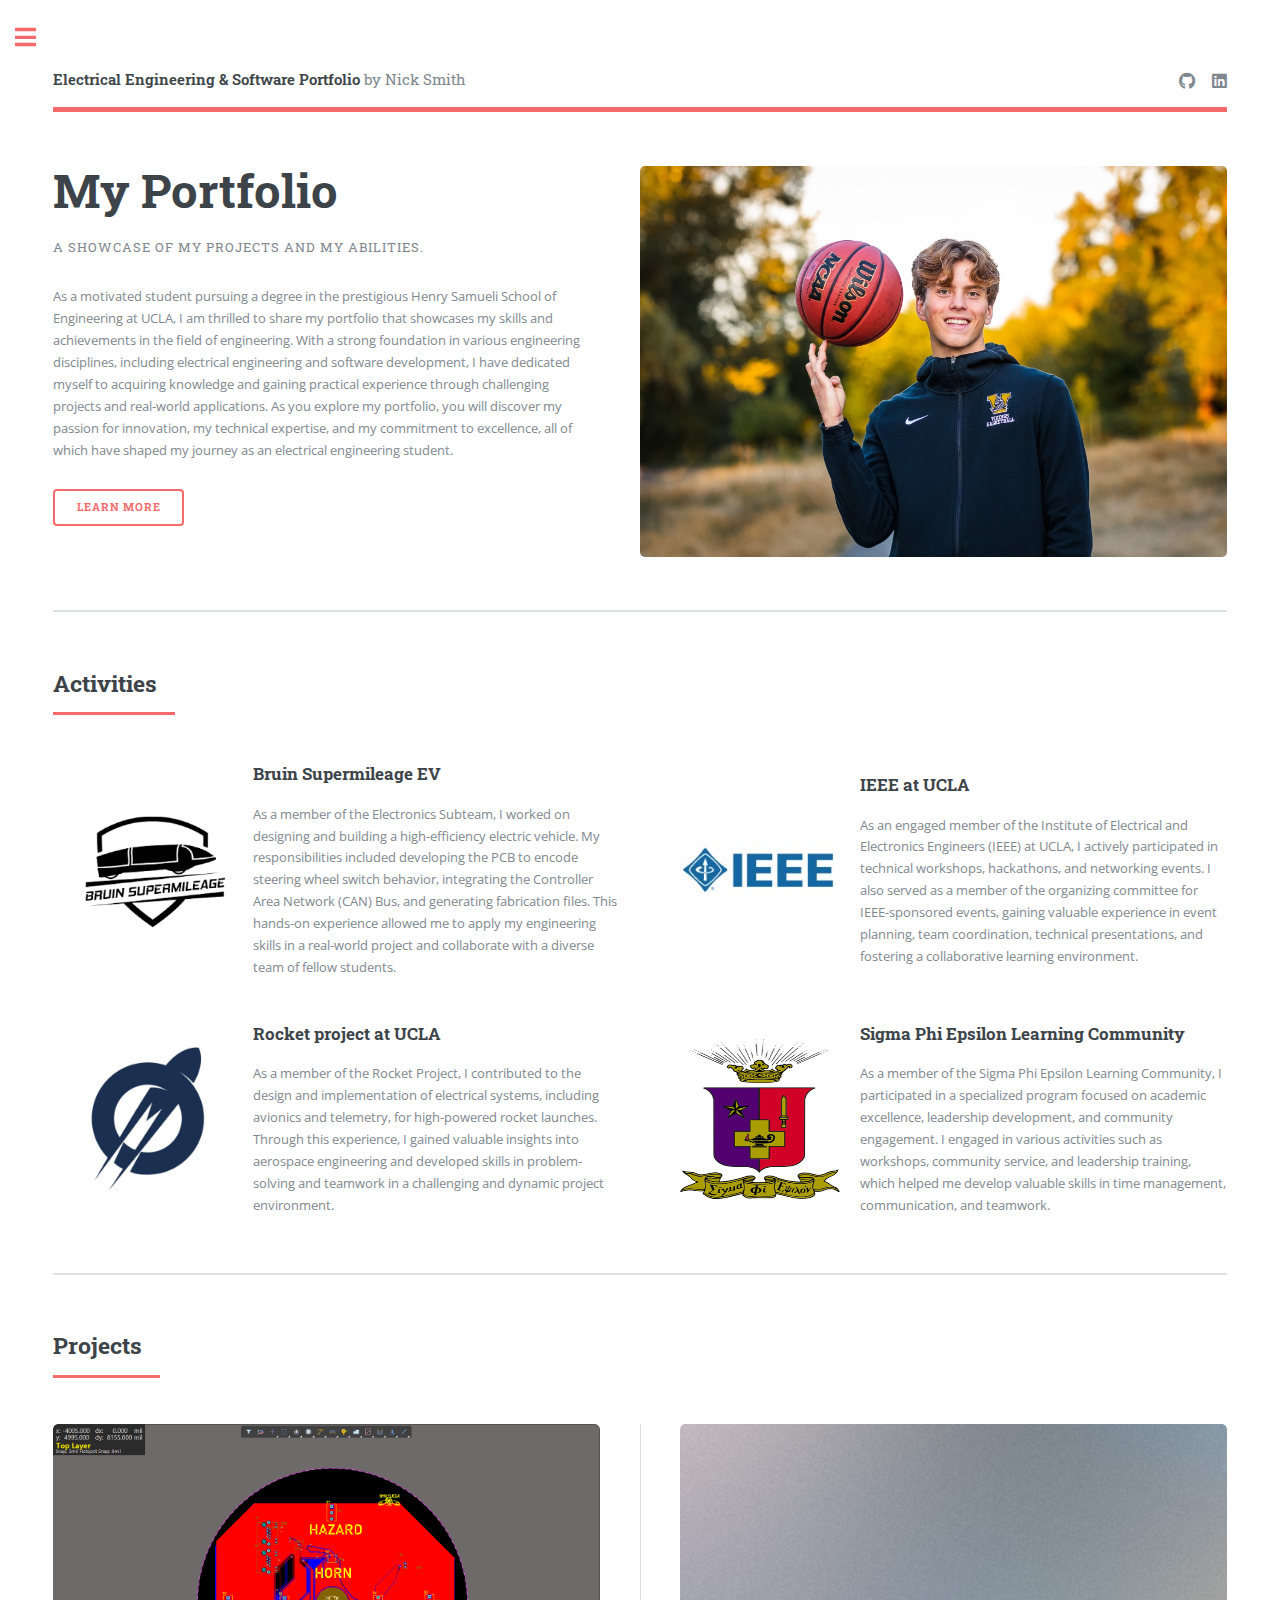
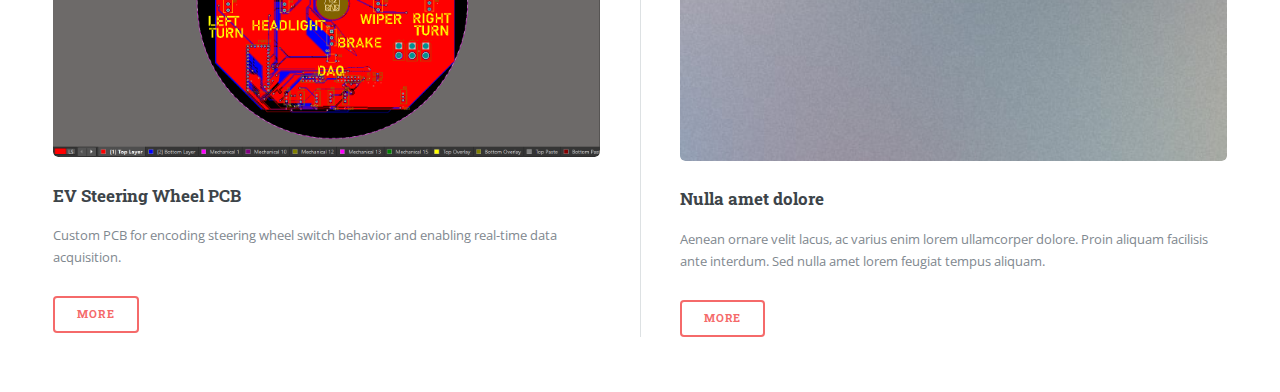
==== docs/index.html @ f09c397d "Add files via upload" ====
<!DOCTYPE HTML>

<html>
	<head>
		<title>Electrical Engineering & Software Portfolio</title>
		<meta charset="utf-8" />
		<meta name="viewport" content="width=device-width, initial-scale=1, user-scalable=no" />
		<link rel="stylesheet" href="assets/css/main.css" />
	</head>
	<body class="is-preload">

		<!-- Wrapper -->
			<div id="wrapper">

				<!-- Main -->
					<div id="main">
						<div class="inner">

							<!-- Header -->
								<header id="header">
									<a href="index.html" class="logo"><strong>Electrical Engineering & Software Portfolio</strong> by Nick Smith</a>
									<ul class="icons">
										<li><a href="https://github.com/nickjcsmith" class="icon brands fa-github"><span class="label">GitHub</span></a></li>
										<li><a href="https://linkedin.com/in/nickjcsmith" class="icon brands fa-linkedin"><span class="label">LinkedIN</span></a></li>
									</ul>
								</header>

							<!-- Banner -->
								<section id="banner">
									<div class="content">
										<header>
											<h1>My Portfolio</h1>									
											<p>A showcase of my projects and my abilities.</p>
										</header>
										<p align="left">As a motivated student pursuing a degree in the prestigious Henry Samueli School of Engineering at UCLA, I am thrilled to share my portfolio that showcases my skills and achievements in the field of engineering. With a strong foundation in various engineering disciplines, including electrical engineering and software development, I have dedicated myself to acquiring knowledge and gaining practical experience through challenging projects and real-world applications. As you explore my portfolio, you will discover my passion for innovation, my technical expertise, and my commitment to excellence, all of which have shaped my journey as an electrical engineering student.</p>
										<ul class="actions">
											<li><a href="aboutme.html" class="button big">Learn More</a></li>
										</ul>
									</div>
									<span class="image object">
										<img src="images/Me v2.jpg" alt="" />
									</span>
								</section>

							<!-- Section -->
								<section>
									<header class="major">
										<h2>Activities</h2>
									</header>
									<div class="features">
										<article>
											<span class="image object">
												<img style="height: 200px; width: 200px;" src="images/SMVEV.png" alt="" class="padding"/>											
											</span>
											<div class="content">
												<h3>Bruin Supermileage EV</h3>
												<p>As a member of the Electronics Subteam, I worked on designing and building a high-efficiency electric vehicle. My responsibilities included developing the PCB to encode steering wheel switch behavior, integrating the Controller Area Network (CAN) Bus, and generating fabrication files. This hands-on experience allowed me to apply my engineering skills in a real-world project and collaborate with a diverse team of fellow students.</p>
											</div>
										</article>
										<article>
											<span class="image object">
												<img style="height: 200px; width: 200px;" src="images/IEEE.jpeg" alt="" class="padding"/>
											</span>
											<div class="content">
												<h3>IEEE at UCLA</h3>
												<p>As an engaged member of the Institute of Electrical and Electronics Engineers (IEEE) at UCLA, I actively participated in technical workshops, hackathons, and networking events. I also served as a member of the organizing committee for IEEE-sponsored events, gaining valuable experience in event planning, team coordination, technical presentations, and fostering a collaborative learning environment.</p>
											</div>
										</article>
										<article>
											<span class="image object">
												<img style="height: 200px; width: 200px;" src="images/Rocket Project.jpg" alt="" class="padding"/>
											</span>
											<div class="content">
												<h3>Rocket project at UCLA</h3>
												<p>As a member of the Rocket Project, I contributed to the design and implementation of electrical systems, including avionics and telemetry, for high-powered rocket launches. Through this experience, I gained valuable insights into aerospace engineering and developed skills in problem-solving and teamwork in a challenging and dynamic project environment.</p>
											</div>
										</article>
										<article>
											<span class="image object">
												<img style="height: 200px; width: 200px;" src="images/SigEpCrest.png" alt="" class="padding"/>
											</span>
											<div class="content">
												<h3>Sigma Phi Epsilon Learning Community</h3>
												<p>As a member of the Sigma Phi Epsilon Learning Community, I participated in a specialized program focused on academic excellence, leadership development, and community engagement. I engaged in various activities such as workshops, community service, and leadership training, which helped me develop valuable skills in time management, communication, and teamwork.</p>
											</div>
										</article>
									</div>
								</section>

							<!-- Section -->
								<section>
									<header class="major">
										<h2>Projects</h2>
									</header>
									<div class="posts">
										<article>
											<a href="#" class="image"><img src="images/Screenshot_20230130_095341.png" alt="" /></a>
											<h3>EV Steering Wheel PCB</h3>
											<p>Custom PCB for encoding steering wheel switch behavior and enabling real-time data acquisition.</p>
											<ul class="actions">
												<li><a href="smvpcb.html" class="button">More</a></li>
											</ul>
										</article>
										<article>
											<a href="#" class="image"><img src="images/pic02.jpg" alt="" /></a>
											<h3>Nulla amet dolore</h3>
											<p>Aenean ornare velit lacus, ac varius enim lorem ullamcorper dolore. Proin aliquam facilisis ante interdum. Sed nulla amet lorem feugiat tempus aliquam.</p>
											<ul class="actions">
												<li><a href="#" class="button">More</a></li>
											</ul>
										</article>
									</div>
								</section>

						</div>
					</div>

				<!-- Sidebar -->
					<div id="sidebar">
						<div class="inner">

							<!-- Search -->
								<!-- <section id="search" class="alt">
									<form method="post" action="#">
										<input type="text" name="query" id="query" placeholder="Search" />
									</form>
								</section> -->

							<!-- Menu -->
								<nav id="menu">
									<header class="major">
										<h2>Menu</h2>
									</header>
									<ul>
										<li><a href="index.html">Home</a></li>									
										<li>
											<span class="opener">Projects</span>
											<ul>
												<li><a href="smvpcb.html">EV Steering Wheel PCB</a></li>
												<!-- <li><a href="#">Ipsum Adipiscing</a></li>
												<li><a href="#">Tempus Magna</a></li>
												<li><a href="#">Feugiat Veroeros</a></li> -->
											</ul>
										</li>
										<li><a href="aboutme.html">About Me</a></li>
										<!-- <li><a href="#">Etiam Dolore</a></li>
										<li><a href="#">Adipiscing</a></li>
										<li>
											<span class="opener">Another Submenu</span>
											<ul>
												<li><a href="#">Lorem Dolor</a></li>
												<li><a href="#">Ipsum Adipiscing</a></li>
												<li><a href="#">Tempus Magna</a></li>
												<li><a href="#">Feugiat Veroeros</a></li>
											</ul>
										</li>
										<li><a href="#">Maximus Erat</a></li>
										<li><a href="#">Sapien Mauris</a></li>
										<li><a href="#">Amet Lacinia</a></li> -->
									</ul>
								</nav>

							<!-- Section -->
								<!-- <section>
									<header class="major">
										<h2>Ante interdum</h2>
									</header>
									<div class="mini-posts">
										<article>
											<a href="#" class="image"><img src="images/pic07.jpg" alt="" /></a>
											<p>Aenean ornare velit lacus, ac varius enim lorem ullamcorper dolore aliquam.</p>
										</article>
										<article>
											<a href="#" class="image"><img src="images/pic08.jpg" alt="" /></a>
											<p>Aenean ornare velit lacus, ac varius enim lorem ullamcorper dolore aliquam.</p>
										</article>
										<article>
											<a href="#" class="image"><img src="images/pic09.jpg" alt="" /></a>
											<p>Aenean ornare velit lacus, ac varius enim lorem ullamcorper dolore aliquam.</p>
										</article>
									</div>
									<ul class="actions">
										<li><a href="#" class="button">More</a></li>
									</ul>
								</section> -->

							<!-- Section -->
								<section>
									<header class="major">
										<h2>Get in touch</h2>
									</header>
									<!-- <p>Desctiption</p> -->
									<ul class="contact">
										<li class="icon solid fa-envelope"><a href="#">nick.jc.smith@outlook.com</a></li>
										<li class="icon solid fa-phone">(425) 628-5993</li>
										<li class="icon solid fa-home">527 Midvale Avenue #318<br />
										Los Angeles, CA 90024</li>
									</ul>
								</section>

							<!-- Footer -->
								<!-- <footer id="footer">
									<p class="copyright">&copy; Nick Smith. All rights reserved.</p>
								</footer> -->

						</div>
					</div>

			</div>

		<!-- Scripts -->
			<script src="assets/js/jquery.min.js"></script>
			<script src="assets/js/browser.min.js"></script>
			<script src="assets/js/breakpoints.min.js"></script>
			<script src="assets/js/util.js"></script>
			<script src="assets/js/main.js"></script>

	</body>
</html>
---- docs/assets/css/main.css ----
@import url(fontawesome-all.min.css);
@import url("https://fonts.googleapis.com/css?family=Open+Sans:400,600,400italic,600italic|Roboto+Slab:400,700");
/*
	Editorial by HTML5 UP
	html5up.net | @ajlkn
	Free for personal and commercial use under the CCA 3.0 license (html5up.net/license)
*/

.noPadding
{
width:400px;
height:400px;
border: 5px solid brown;
}
.padding
{
width:200px;
height:200px;
padding: 20px 20px 20px 20px;
}

html, body, div, span, applet, object,
iframe, h1, h2, h3, h4, h5, h6, p, blockquote,
pre, a, abbr, acronym, address, big, cite,
code, del, dfn, em, img, ins, kbd, q, s, samp,
small, strike, strong, sub, sup, tt, var, b,
u, i, center, dl, dt, dd, ol, ul, li, fieldset,
form, label, legend, table, caption, tbody,
tfoot, thead, tr, th, td, article, aside,
canvas, details, embed, figure, figcaption,
footer, header, hgroup, menu, nav, output, ruby,
section, summary, time, mark, audio, video {
  margin: 0;
  padding: 0;
  border: 0;
  font-size: 100%;
  font: inherit;
  vertical-align: baseline; }

article, aside, details, figcaption, figure,
footer, header, hgroup, menu, nav, section {
  display: block; }

body {
  line-height: 1; }

ol, ul {
  list-style: none; }

blockquote, q {
  quotes: none; }
  blockquote:before, blockquote:after, q:before, q:after {
    content: '';
    content: none; }

table {
  border-collapse: collapse;
  border-spacing: 0; }

body {
  -webkit-text-size-adjust: none; }

mark {
  background-color: transparent;
  color: inherit; }

input::-moz-focus-inner {
  border: 0;
  padding: 0; }

input, select, textarea {
  -moz-appearance: none;
  -webkit-appearance: none;
  -ms-appearance: none;
  appearance: none; }

/* Basic */
@-ms-viewport {
  width: device-width; }

body {
  -ms-overflow-style: scrollbar; }

@media screen and (max-width: 480px) {
  html, body {
    min-width: 320px; } }

html {
  box-sizing: border-box; }

*, *:before, *:after {
  box-sizing: inherit; }

body {
  background: #ffffff; }
  body.is-preload *, body.is-preload *:before, body.is-preload *:after, body.is-resizing *, body.is-resizing *:before, body.is-resizing *:after {
    -moz-animation: none !important;
    -webkit-animation: none !important;
    -ms-animation: none !important;
    animation: none !important;
    -moz-transition: none !important;
    -webkit-transition: none !important;
    -ms-transition: none !important;
    transition: none !important; }

/* Type */
body, input, select, textarea {
  color: #7f888f;
  font-family: "Open Sans", sans-serif;
  font-size: 13pt;
  font-weight: 400;
  line-height: 1.65; }
  @media screen and (max-width: 1680px) {
    body, input, select, textarea {
      font-size: 11pt; } }
  @media screen and (max-width: 1280px) {
    body, input, select, textarea {
      font-size: 10pt; } }
  @media screen and (max-width: 360px) {
    body, input, select, textarea {
      font-size: 9pt; } }

a {
  -moz-transition: color 0.2s ease-in-out, border-bottom-color 0.2s ease-in-out;
  -webkit-transition: color 0.2s ease-in-out, border-bottom-color 0.2s ease-in-out;
  -ms-transition: color 0.2s ease-in-out, border-bottom-color 0.2s ease-in-out;
  transition: color 0.2s ease-in-out, border-bottom-color 0.2s ease-in-out;
  border-bottom: dotted 1px;
  color: #f56a6a;
  text-decoration: none; }
  a:hover {
    border-bottom-color: #f56a6a;
    color: #f56a6a !important; }
    a:hover strong {
      color: inherit; }

strong, b {
  color: #3d4449;
  font-weight: 600; }

em, i {
  font-style: italic; }

p {
  margin: 0 0 2em 0; }

h1, h2, h3, h4, h5, h6 {
  color: #3d4449;
  font-family: "Roboto Slab", serif;
  font-weight: 700;
  line-height: 1.5;
  margin: 0 0 1em 0; }
  h1 a, h2 a, h3 a, h4 a, h5 a, h6 a {
    color: inherit;
    text-decoration: none;
    border-bottom: 0; }

h1 {
  font-size: 4em;
  margin: 0 0 0.5em 0;
  line-height: 1.3; }

h2 {
  font-size: 1.75em; }

h3 {
  font-size: 1.25em; }

h4 {
  font-size: 1.1em; }

h5 {
  font-size: 0.9em; }

h6 {
  font-size: 0.7em; }

@media screen and (max-width: 1680px) {
  h1 {
    font-size: 3.5em; } }

@media screen and (max-width: 980px) {
  h1 {
    font-size: 3.25em; } }

@media screen and (max-width: 736px) {
  h1 {
    font-size: 2em;
    line-height: 1.4; }
  h2 {
    font-size: 1.5em; } }

sub {
  font-size: 0.8em;
  position: relative;
  top: 0.5em; }

sup {
  font-size: 0.8em;
  position: relative;
  top: -0.5em; }

blockquote {
  border-left: solid 3px rgba(210, 215, 217, 0.75);
  font-style: italic;
  margin: 0 0 2em 0;
  padding: 0.5em 0 0.5em 2em; }

code {
  background: rgba(230, 235, 237, 0.25);
  border-radius: 0.375em;
  border: solid 1px rgba(210, 215, 217, 0.75);
  font-family: "Courier New", monospace;
  font-size: 0.9em;
  margin: 0 0.25em;
  padding: 0.25em 0.65em; }

pre {
  -webkit-overflow-scrolling: touch;
  font-family: "Courier New", monospace;
  font-size: 0.9em;
  margin: 0 0 2em 0; }
  pre code {
    display: block;
    line-height: 1.75;
    padding: 1em 1.5em;
    overflow-x: auto; }

hr {
  border: 0;
  border-bottom: solid 1px rgba(210, 215, 217, 0.75);
  margin: 2em 0; }
  hr.major {
    margin: 3em 0; }

.align-left {
  text-align: left; }

.align-center {
  text-align: center; }

.align-right {
  text-align: right; }

/* Row */
.row {
  display: flex;
  flex-wrap: wrap;
  box-sizing: border-box;
  align-items: stretch; }
  .row > * {
    box-sizing: border-box; }
  .row.gtr-uniform > * > :last-child {
    margin-bottom: 0; }
  .row.aln-left {
    justify-content: flex-start; }
  .row.aln-center {
    justify-content: center; }
  .row.aln-right {
    justify-content: flex-end; }
  .row.aln-top {
    align-items: flex-start; }
  .row.aln-middle {
    align-items: center; }
  .row.aln-bottom {
    align-items: flex-end; }
  .row > .imp {
    order: -1; }
  .row > .col-1 {
    width: 8.33333%; }
  .row > .off-1 {
    margin-left: 8.33333%; }
  .row > .col-2 {
    width: 16.66667%; }
  .row > .off-2 {
    margin-left: 16.66667%; }
  .row > .col-3 {
    width: 25%; }
  .row > .off-3 {
    margin-left: 25%; }
  .row > .col-4 {
    width: 33.33333%; }
  .row > .off-4 {
    margin-left: 33.33333%; }
  .row > .col-5 {
    width: 41.66667%; }
  .row > .off-5 {
    margin-left: 41.66667%; }
  .row > .col-6 {
    width: 50%; }
  .row > .off-6 {
    margin-left: 50%; }
  .row > .col-7 {
    width: 58.33333%; }
  .row > .off-7 {
    margin-left: 58.33333%; }
  .row > .col-8 {
    width: 66.66667%; }
  .row > .off-8 {
    margin-left: 66.66667%; }
  .row > .col-9 {
    width: 75%; }
  .row > .off-9 {
    margin-left: 75%; }
  .row > .col-10 {
    width: 83.33333%; }
  .row > .off-10 {
    margin-left: 83.33333%; }
  .row > .col-11 {
    width: 91.66667%; }
  .row > .off-11 {
    margin-left: 91.66667%; }
  .row > .col-12 {
    width: 100%; }
  .row > .off-12 {
    margin-left: 100%; }
  .row.gtr-0 {
    margin-top: 0;
    margin-left: 0em; }
    .row.gtr-0 > * {
      padding: 0 0 0 0em; }
    .row.gtr-0.gtr-uniform {
      margin-top: 0em; }
      .row.gtr-0.gtr-uniform > * {
        padding-top: 0em; }
  .row.gtr-25 {
    margin-top: 0;
    margin-left: -0.375em; }
    .row.gtr-25 > * {
      padding: 0 0 0 0.375em; }
    .row.gtr-25.gtr-uniform {
      margin-top: -0.375em; }
      .row.gtr-25.gtr-uniform > * {
        padding-top: 0.375em; }
  .row.gtr-50 {
    margin-top: 0;
    margin-left: -0.75em; }
    .row.gtr-50 > * {
      padding: 0 0 0 0.75em; }
    .row.gtr-50.gtr-uniform {
      margin-top: -0.75em; }
      .row.gtr-50.gtr-uniform > * {
        padding-top: 0.75em; }
  .row {
    margin-top: 0;
    margin-left: -1.5em; }
    .row > * {
      padding: 0 0 0 1.5em; }
    .row.gtr-uniform {
      margin-top: -1.5em; }
      .row.gtr-uniform > * {
        padding-top: 1.5em; }
  .row.gtr-150 {
    margin-top: 0;
    margin-left: -2.25em; }
    .row.gtr-150 > * {
      padding: 0 0 0 2.25em; }
    .row.gtr-150.gtr-uniform {
      margin-top: -2.25em; }
      .row.gtr-150.gtr-uniform > * {
        padding-top: 2.25em; }
  .row.gtr-200 {
    margin-top: 0;
    margin-left: -3em; }
    .row.gtr-200 > * {
      padding: 0 0 0 3em; }
    .row.gtr-200.gtr-uniform {
      margin-top: -3em; }
      .row.gtr-200.gtr-uniform > * {
        padding-top: 3em; }
  @media screen and (max-width: 1680px) {
    .row {
      display: flex;
      flex-wrap: wrap;
      box-sizing: border-box;
      align-items: stretch; }
      .row > * {
        box-sizing: border-box; }
      .row.gtr-uniform > * > :last-child {
        margin-bottom: 0; }
      .row.aln-left {
        justify-content: flex-start; }
      .row.aln-center {
        justify-content: center; }
      .row.aln-right {
        justify-content: flex-end; }
      .row.aln-top {
        align-items: flex-start; }
      .row.aln-middle {
        align-items: center; }
      .row.aln-bottom {
        align-items: flex-end; }
      .row > .imp-xlarge {
        order: -1; }
      .row > .col-1-xlarge {
        width: 8.33333%; }
      .row > .off-1-xlarge {
        margin-left: 8.33333%; }
      .row > .col-2-xlarge {
        width: 16.66667%; }
      .row > .off-2-xlarge {
        margin-left: 16.66667%; }
      .row > .col-3-xlarge {
        width: 25%; }
      .row > .off-3-xlarge {
        margin-left: 25%; }
      .row > .col-4-xlarge {
        width: 33.33333%; }
      .row > .off-4-xlarge {
        margin-left: 33.33333%; }
      .row > .col-5-xlarge {
        width: 41.66667%; }
      .row > .off-5-xlarge {
        margin-left: 41.66667%; }
      .row > .col-6-xlarge {
        width: 50%; }
      .row > .off-6-xlarge {
        margin-left: 50%; }
      .row > .col-7-xlarge {
        width: 58.33333%; }
      .row > .off-7-xlarge {
        margin-left: 58.33333%; }
      .row > .col-8-xlarge {
        width: 66.66667%; }
      .row > .off-8-xlarge {
        margin-left: 66.66667%; }
      .row > .col-9-xlarge {
        width: 75%; }
      .row > .off-9-xlarge {
        margin-left: 75%; }
      .row > .col-10-xlarge {
        width: 83.33333%; }
      .row > .off-10-xlarge {
        margin-left: 83.33333%; }
      .row > .col-11-xlarge {
        width: 91.66667%; }
      .row > .off-11-xlarge {
        margin-left: 91.66667%; }
      .row > .col-12-xlarge {
        width: 100%; }
      .row > .off-12-xlarge {
        margin-left: 100%; }
      .row.gtr-0 {
        margin-top: 0;
        margin-left: 0em; }
        .row.gtr-0 > * {
          padding: 0 0 0 0em; }
        .row.gtr-0.gtr-uniform {
          margin-top: 0em; }
          .row.gtr-0.gtr-uniform > * {
            padding-top: 0em; }
      .row.gtr-25 {
        margin-top: 0;
        margin-left: -0.375em; }
        .row.gtr-25 > * {
          padding: 0 0 0 0.375em; }
        .row.gtr-25.gtr-uniform {
          margin-top: -0.375em; }
          .row.gtr-25.gtr-uniform > * {
            padding-top: 0.375em; }
      .row.gtr-50 {
        margin-top: 0;
        margin-left: -0.75em; }
        .row.gtr-50 > * {
          padding: 0 0 0 0.75em; }
        .row.gtr-50.gtr-uniform {
          margin-top: -0.75em; }
          .row.gtr-50.gtr-uniform > * {
            padding-top: 0.75em; }
      .row {
        margin-top: 0;
        margin-left: -1.5em; }
        .row > * {
          padding: 0 0 0 1.5em; }
        .row.gtr-uniform {
          margin-top: -1.5em; }
          .row.gtr-uniform > * {
            padding-top: 1.5em; }
      .row.gtr-150 {
        margin-top: 0;
        margin-left: -2.25em; }
        .row.gtr-150 > * {
          padding: 0 0 0 2.25em; }
        .row.gtr-150.gtr-uniform {
          margin-top: -2.25em; }
          .row.gtr-150.gtr-uniform > * {
            padding-top: 2.25em; }
      .row.gtr-200 {
        margin-top: 0;
        margin-left: -3em; }
        .row.gtr-200 > * {
          padding: 0 0 0 3em; }
        .row.gtr-200.gtr-uniform {
          margin-top: -3em; }
          .row.gtr-200.gtr-uniform > * {
            padding-top: 3em; } }
  @media screen and (max-width: 1280px) {
    .row {
      display: flex;
      flex-wrap: wrap;
      box-sizing: border-box;
      align-items: stretch; }
      .row > * {
        box-sizing: border-box; }
      .row.gtr-uniform > * > :last-child {
        margin-bottom: 0; }
      .row.aln-left {
        justify-content: flex-start; }
      .row.aln-center {
        justify-content: center; }
      .row.aln-right {
        justify-content: flex-end; }
      .row.aln-top {
        align-items: flex-start; }
      .row.aln-middle {
        align-items: center; }
      .row.aln-bottom {
        align-items: flex-end; }
      .row > .imp-large {
        order: -1; }
      .row > .col-1-large {
        width: 8.33333%; }
      .row > .off-1-large {
        margin-left: 8.33333%; }
      .row > .col-2-large {
        width: 16.66667%; }
      .row > .off-2-large {
        margin-left: 16.66667%; }
      .row > .col-3-large {
        width: 25%; }
      .row > .off-3-large {
        margin-left: 25%; }
      .row > .col-4-large {
        width: 33.33333%; }
      .row > .off-4-large {
        margin-left: 33.33333%; }
      .row > .col-5-large {
        width: 41.66667%; }
      .row > .off-5-large {
        margin-left: 41.66667%; }
      .row > .col-6-large {
        width: 50%; }
      .row > .off-6-large {
        margin-left: 50%; }
      .row > .col-7-large {
        width: 58.33333%; }
      .row > .off-7-large {
        margin-left: 58.33333%; }
      .row > .col-8-large {
        width: 66.66667%; }
      .row > .off-8-large {
        margin-left: 66.66667%; }
      .row > .col-9-large {
        width: 75%; }
      .row > .off-9-large {
        margin-left: 75%; }
      .row > .col-10-large {
        width: 83.33333%; }
      .row > .off-10-large {
        margin-left: 83.33333%; }
      .row > .col-11-large {
        width: 91.66667%; }
      .row > .off-11-large {
        margin-left: 91.66667%; }
      .row > .col-12-large {
        width: 100%; }
      .row > .off-12-large {
        margin-left: 100%; }
      .row.gtr-0 {
        margin-top: 0;
        margin-left: 0em; }
        .row.gtr-0 > * {
          padding: 0 0 0 0em; }
        .row.gtr-0.gtr-uniform {
          margin-top: 0em; }
          .row.gtr-0.gtr-uniform > * {
            padding-top: 0em; }
      .row.gtr-25 {
        margin-top: 0;
        margin-left: -0.375em; }
        .row.gtr-25 > * {
          padding: 0 0 0 0.375em; }
        .row.gtr-25.gtr-uniform {
          margin-top: -0.375em; }
          .row.gtr-25.gtr-uniform > * {
            padding-top: 0.375em; }
      .row.gtr-50 {
        margin-top: 0;
        margin-left: -0.75em; }
        .row.gtr-50 > * {
          padding: 0 0 0 0.75em; }
        .row.gtr-50.gtr-uniform {
          margin-top: -0.75em; }
          .row.gtr-50.gtr-uniform > * {
            padding-top: 0.75em; }
      .row {
        margin-top: 0;
        margin-left: -1.5em; }
        .row > * {
          padding: 0 0 0 1.5em; }
        .row.gtr-uniform {
          margin-top: -1.5em; }
          .row.gtr-uniform > * {
            padding-top: 1.5em; }
      .row.gtr-150 {
        margin-top: 0;
        margin-left: -2.25em; }
        .row.gtr-150 > * {
          padding: 0 0 0 2.25em; }
        .row.gtr-150.gtr-uniform {
          margin-top: -2.25em; }
          .row.gtr-150.gtr-uniform > * {
            padding-top: 2.25em; }
      .row.gtr-200 {
        margin-top: 0;
        margin-left: -3em; }
        .row.gtr-200 > * {
          padding: 0 0 0 3em; }
        .row.gtr-200.gtr-uniform {
          margin-top: -3em; }
          .row.gtr-200.gtr-uniform > * {
            padding-top: 3em; } }
  @media screen and (max-width: 980px) {
    .row {
      display: flex;
      flex-wrap: wrap;
      box-sizing: border-box;
      align-items: stretch; }
      .row > * {
        box-sizing: border-box; }
      .row.gtr-uniform > * > :last-child {
        margin-bottom: 0; }
      .row.aln-left {
        justify-content: flex-start; }
      .row.aln-center {
        justify-content: center; }
      .row.aln-right {
        justify-content: flex-end; }
      .row.aln-top {
        align-items: flex-start; }
      .row.aln-middle {
        align-items: center; }
      .row.aln-bottom {
        align-items: flex-end; }
      .row > .imp-medium {
        order: -1; }
      .row > .col-1-medium {
        width: 8.33333%; }
      .row > .off-1-medium {
        margin-left: 8.33333%; }
      .row > .col-2-medium {
        width: 16.66667%; }
      .row > .off-2-medium {
        margin-left: 16.66667%; }
      .row > .col-3-medium {
        width: 25%; }
      .row > .off-3-medium {
        margin-left: 25%; }
      .row > .col-4-medium {
        width: 33.33333%; }
      .row > .off-4-medium {
        margin-left: 33.33333%; }
      .row > .col-5-medium {
        width: 41.66667%; }
      .row > .off-5-medium {
        margin-left: 41.66667%; }
      .row > .col-6-medium {
        width: 50%; }
      .row > .off-6-medium {
        margin-left: 50%; }
      .row > .col-7-medium {
        width: 58.33333%; }
      .row > .off-7-medium {
        margin-left: 58.33333%; }
      .row > .col-8-medium {
        width: 66.66667%; }
      .row > .off-8-medium {
        margin-left: 66.66667%; }
      .row > .col-9-medium {
        width: 75%; }
      .row > .off-9-medium {
        margin-left: 75%; }
      .row > .col-10-medium {
        width: 83.33333%; }
      .row > .off-10-medium {
        margin-left: 83.33333%; }
      .row > .col-11-medium {
        width: 91.66667%; }
      .row > .off-11-medium {
        margin-left: 91.66667%; }
      .row > .col-12-medium {
        width: 100%; }
      .row > .off-12-medium {
        margin-left: 100%; }
      .row.gtr-0 {
        margin-top: 0;
        margin-left: 0em; }
        .row.gtr-0 > * {
          padding: 0 0 0 0em; }
        .row.gtr-0.gtr-uniform {
          margin-top: 0em; }
          .row.gtr-0.gtr-uniform > * {
            padding-top: 0em; }
      .row.gtr-25 {
        margin-top: 0;
        margin-left: -0.375em; }
        .row.gtr-25 > * {
          padding: 0 0 0 0.375em; }
        .row.gtr-25.gtr-uniform {
          margin-top: -0.375em; }
          .row.gtr-25.gtr-uniform > * {
            padding-top: 0.375em; }
      .row.gtr-50 {
        margin-top: 0;
        margin-left: -0.75em; }
        .row.gtr-50 > * {
          padding: 0 0 0 0.75em; }
        .row.gtr-50.gtr-uniform {
          margin-top: -0.75em; }
          .row.gtr-50.gtr-uniform > * {
            padding-top: 0.75em; }
      .row {
        margin-top: 0;
        margin-left: -1.5em; }
        .row > * {
          padding: 0 0 0 1.5em; }
        .row.gtr-uniform {
          margin-top: -1.5em; }
          .row.gtr-uniform > * {
            padding-top: 1.5em; }
      .row.gtr-150 {
        margin-top: 0;
        margin-left: -2.25em; }
        .row.gtr-150 > * {
          padding: 0 0 0 2.25em; }
        .row.gtr-150.gtr-uniform {
          margin-top: -2.25em; }
          .row.gtr-150.gtr-uniform > * {
            padding-top: 2.25em; }
      .row.gtr-200 {
        margin-top: 0;
        margin-left: -3em; }
        .row.gtr-200 > * {
          padding: 0 0 0 3em; }
        .row.gtr-200.gtr-uniform {
          margin-top: -3em; }
          .row.gtr-200.gtr-uniform > * {
            padding-top: 3em; } }
  @media screen and (max-width: 736px) {
    .row {
      display: flex;
      flex-wrap: wrap;
      box-sizing: border-box;
      align-items: stretch; }
      .row > * {
        box-sizing: border-box; }
      .row.gtr-uniform > * > :last-child {
        margin-bottom: 0; }
      .row.aln-left {
        justify-content: flex-start; }
      .row.aln-center {
        justify-content: center; }
      .row.aln-right {
        justify-content: flex-end; }
      .row.aln-top {
        align-items: flex-start; }
      .row.aln-middle {
        align-items: center; }
      .row.aln-bottom {
        align-items: flex-end; }
      .row > .imp-small {
        order: -1; }
      .row > .col-1-small {
        width: 8.33333%; }
      .row > .off-1-small {
        margin-left: 8.33333%; }
      .row > .col-2-small {
        width: 16.66667%; }
      .row > .off-2-small {
        margin-left: 16.66667%; }
      .row > .col-3-small {
        width: 25%; }
      .row > .off-3-small {
        margin-left: 25%; }
      .row > .col-4-small {
        width: 33.33333%; }
      .row > .off-4-small {
        margin-left: 33.33333%; }
      .row > .col-5-small {
        width: 41.66667%; }
      .row > .off-5-small {
        margin-left: 41.66667%; }
      .row > .col-6-small {
        width: 50%; }
      .row > .off-6-small {
        margin-left: 50%; }
      .row > .col-7-small {
        width: 58.33333%; }
      .row > .off-7-small {
        margin-left: 58.33333%; }
      .row > .col-8-small {
        width: 66.66667%; }
      .row > .off-8-small {
        margin-left: 66.66667%; }
      .row > .col-9-small {
        width: 75%; }
      .row > .off-9-small {
        margin-left: 75%; }
      .row > .col-10-small {
        width: 83.33333%; }
      .row > .off-10-small {
        margin-left: 83.33333%; }
      .row > .col-11-small {
        width: 91.66667%; }
      .row > .off-11-small {
        margin-left: 91.66667%; }
      .row > .col-12-small {
        width: 100%; }
      .row > .off-12-small {
        margin-left: 100%; }
      .row.gtr-0 {
        margin-top: 0;
        margin-left: 0em; }
        .row.gtr-0 > * {
          padding: 0 0 0 0em; }
        .row.gtr-0.gtr-uniform {
          margin-top: 0em; }
          .row.gtr-0.gtr-uniform > * {
            padding-top: 0em; }
      .row.gtr-25 {
        margin-top: 0;
        margin-left: -0.375em; }
        .row.gtr-25 > * {
          padding: 0 0 0 0.375em; }
        .row.gtr-25.gtr-uniform {
          margin-top: -0.375em; }
          .row.gtr-25.gtr-uniform > * {
            padding-top: 0.375em; }
      .row.gtr-50 {
        margin-top: 0;
        margin-left: -0.75em; }
        .row.gtr-50 > * {
          padding: 0 0 0 0.75em; }
        .row.gtr-50.gtr-uniform {
          margin-top: -0.75em; }
          .row.gtr-50.gtr-uniform > * {
            padding-top: 0.75em; }
      .row {
        margin-top: 0;
        margin-left: -1.5em; }
        .row > * {
          padding: 0 0 0 1.5em; }
        .row.gtr-uniform {
          margin-top: -1.5em; }
          .row.gtr-uniform > * {
            padding-top: 1.5em; }
      .row.gtr-150 {
        margin-top: 0;
        margin-left: -2.25em; }
        .row.gtr-150 > * {
          padding: 0 0 0 2.25em; }
        .row.gtr-150.gtr-uniform {
          margin-top: -2.25em; }
          .row.gtr-150.gtr-uniform > * {
            padding-top: 2.25em; }
      .row.gtr-200 {
        margin-top: 0;
        margin-left: -3em; }
        .row.gtr-200 > * {
          padding: 0 0 0 3em; }
        .row.gtr-200.gtr-uniform {
          margin-top: -3em; }
          .row.gtr-200.gtr-uniform > * {
            padding-top: 3em; } }
  @media screen and (max-width: 480px) {
    .row {
      display: flex;
      flex-wrap: wrap;
      box-sizing: border-box;
      align-items: stretch; }
      .row > * {
        box-sizing: border-box; }
      .row.gtr-uniform > * > :last-child {
        margin-bottom: 0; }
      .row.aln-left {
        justify-content: flex-start; }
      .row.aln-center {
        justify-content: center; }
      .row.aln-right {
        justify-content: flex-end; }
      .row.aln-top {
        align-items: flex-start; }
      .row.aln-middle {
        align-items: center; }
      .row.aln-bottom {
        align-items: flex-end; }
      .row > .imp-xsmall {
        order: -1; }
      .row > .col-1-xsmall {
        width: 8.33333%; }
      .row > .off-1-xsmall {
        margin-left: 8.33333%; }
      .row > .col-2-xsmall {
        width: 16.66667%; }
      .row > .off-2-xsmall {
        margin-left: 16.66667%; }
      .row > .col-3-xsmall {
        width: 25%; }
      .row > .off-3-xsmall {
        margin-left: 25%; }
      .row > .col-4-xsmall {
        width: 33.33333%; }
      .row > .off-4-xsmall {
        margin-left: 33.33333%; }
      .row > .col-5-xsmall {
        width: 41.66667%; }
      .row > .off-5-xsmall {
        margin-left: 41.66667%; }
      .row > .col-6-xsmall {
        width: 50%; }
      .row > .off-6-xsmall {
        margin-left: 50%; }
      .row > .col-7-xsmall {
        width: 58.33333%; }
      .row > .off-7-xsmall {
        margin-left: 58.33333%; }
      .row > .col-8-xsmall {
        width: 66.66667%; }
      .row > .off-8-xsmall {
        margin-left: 66.66667%; }
      .row > .col-9-xsmall {
        width: 75%; }
      .row > .off-9-xsmall {
        margin-left: 75%; }
      .row > .col-10-xsmall {
        width: 83.33333%; }
      .row > .off-10-xsmall {
        margin-left: 83.33333%; }
      .row > .col-11-xsmall {
        width: 91.66667%; }
      .row > .off-11-xsmall {
        margin-left: 91.66667%; }
      .row > .col-12-xsmall {
        width: 100%; }
      .row > .off-12-xsmall {
        margin-left: 100%; }
      .row.gtr-0 {
        margin-top: 0;
        margin-left: 0em; }
        .row.gtr-0 > * {
          padding: 0 0 0 0em; }
        .row.gtr-0.gtr-uniform {
          margin-top: 0em; }
          .row.gtr-0.gtr-uniform > * {
            padding-top: 0em; }
      .row.gtr-25 {
        margin-top: 0;
        margin-left: -0.375em; }
        .row.gtr-25 > * {
          padding: 0 0 0 0.375em; }
        .row.gtr-25.gtr-uniform {
          margin-top: -0.375em; }
          .row.gtr-25.gtr-uniform > * {
            padding-top: 0.375em; }
      .row.gtr-50 {
        margin-top: 0;
        margin-left: -0.75em; }
        .row.gtr-50 > * {
          padding: 0 0 0 0.75em; }
        .row.gtr-50.gtr-uniform {
          margin-top: -0.75em; }
          .row.gtr-50.gtr-uniform > * {
            padding-top: 0.75em; }
      .row {
        margin-top: 0;
        margin-left: -1.5em; }
        .row > * {
          padding: 0 0 0 1.5em; }
        .row.gtr-uniform {
          margin-top: -1.5em; }
          .row.gtr-uniform > * {
            padding-top: 1.5em; }
      .row.gtr-150 {
        margin-top: 0;
        margin-left: -2.25em; }
        .row.gtr-150 > * {
          padding: 0 0 0 2.25em; }
        .row.gtr-150.gtr-uniform {
          margin-top: -2.25em; }
          .row.gtr-150.gtr-uniform > * {
            padding-top: 2.25em; }
      .row.gtr-200 {
        margin-top: 0;
        margin-left: -3em; }
        .row.gtr-200 > * {
          padding: 0 0 0 3em; }
        .row.gtr-200.gtr-uniform {
          margin-top: -3em; }
          .row.gtr-200.gtr-uniform > * {
            padding-top: 3em; } }

/* Section/Article */
section.special, article.special {
  text-align: center; }

header p {
  font-family: "Roboto Slab", serif;
  font-size: 1em;
  font-weight: 400;
  letter-spacing: 0.075em;
  margin-top: -0.5em;
  text-transform: uppercase; }

header.major > :last-child {
  border-bottom: solid 3px #f56a6a;
  display: inline-block;
  margin: 0 0 2em 0;
  padding: 0 0.75em 0.5em 0; }

header.main > :last-child {
  margin: 0 0 1em 0; }

/* Form */
form {
  margin: 0 0 2em 0; }

label {
  color: #3d4449;
  display: block;
  font-size: 0.9em;
  font-weight: 600;
  margin: 0 0 1em 0; }

input[type="text"],
input[type="password"],
input[type="email"],
input[type="tel"],
input[type="search"],
input[type="url"],
select,
textarea {
  -moz-appearance: none;
  -webkit-appearance: none;
  -ms-appearance: none;
  appearance: none;
  background: #ffffff;
  border-radius: 0.375em;
  border: none;
  border: solid 1px rgba(210, 215, 217, 0.75);
  color: inherit;
  display: block;
  outline: 0;
  padding: 0 1em;
  text-decoration: none;
  width: 100%; }
  input[type="text"]:invalid,
  input[type="password"]:invalid,
  input[type="email"]:invalid,
  input[type="tel"]:invalid,
  input[type="search"]:invalid,
  input[type="url"]:invalid,
  select:invalid,
  textarea:invalid {
    box-shadow: none; }
  input[type="text"]:focus,
  input[type="password"]:focus,
  input[type="email"]:focus,
  input[type="tel"]:focus,
  input[type="search"]:focus,
  input[type="url"]:focus,
  select:focus,
  textarea:focus {
    border-color: #f56a6a;
    box-shadow: 0 0 0 1px #f56a6a; }

select {
  background-image: url("data:image/svg+xml;charset=utf8,%3Csvg xmlns='http://www.w3.org/2000/svg' width='40' height='40' preserveAspectRatio='none' viewBox='0 0 40 40'%3E%3Cpath d='M9.4,12.3l10.4,10.4l10.4-10.4c0.2-0.2,0.5-0.4,0.9-0.4c0.3,0,0.6,0.1,0.9,0.4l3.3,3.3c0.2,0.2,0.4,0.5,0.4,0.9 c0,0.4-0.1,0.6-0.4,0.9L20.7,31.9c-0.2,0.2-0.5,0.4-0.9,0.4c-0.3,0-0.6-0.1-0.9-0.4L4.3,17.3c-0.2-0.2-0.4-0.5-0.4-0.9 c0-0.4,0.1-0.6,0.4-0.9l3.3-3.3c0.2-0.2,0.5-0.4,0.9-0.4S9.1,12.1,9.4,12.3z' fill='rgba(210, 215, 217, 0.75)' /%3E%3C/svg%3E");
  background-size: 1.25em;
  background-repeat: no-repeat;
  background-position: calc(100% - 1em) center;
  height: 2.75em;
  padding-right: 2.75em;
  text-overflow: ellipsis; }
  select option {
    color: #3d4449;
    background: #ffffff; }
  select:focus::-ms-value {
    background-color: transparent; }
  select::-ms-expand {
    display: none; }

input[type="text"],
input[type="password"],
input[type="email"],
input[type="tel"],
input[type="search"],
input[type="url"],
select {
  height: 2.75em; }

textarea {
  padding: 0.75em 1em; }

input[type="checkbox"],
input[type="radio"] {
  -moz-appearance: none;
  -webkit-appearance: none;
  -ms-appearance: none;
  appearance: none;
  display: block;
  float: left;
  margin-right: -2em;
  opacity: 0;
  width: 1em;
  z-index: -1; }
  input[type="checkbox"] + label,
  input[type="radio"] + label {
    text-decoration: none;
    color: #7f888f;
    cursor: pointer;
    display: inline-block;
    font-size: 1em;
    font-weight: 400;
    padding-left: 2.4em;
    padding-right: 0.75em;
    position: relative; }
    input[type="checkbox"] + label:before,
    input[type="radio"] + label:before {
      -moz-osx-font-smoothing: grayscale;
      -webkit-font-smoothing: antialiased;
      display: inline-block;
      font-style: normal;
      font-variant: normal;
      text-rendering: auto;
      line-height: 1;
      text-transform: none !important;
      font-family: 'Font Awesome 5 Free';
      font-weight: 900; }
    input[type="checkbox"] + label:before,
    input[type="radio"] + label:before {
      background: #ffffff;
      border-radius: 0.375em;
      border: solid 1px rgba(210, 215, 217, 0.75);
      content: '';
      display: inline-block;
      font-size: 0.8em;
      height: 2.0625em;
      left: 0;
      line-height: 2.0625em;
      position: absolute;
      text-align: center;
      top: 0;
      width: 2.0625em; }
  input[type="checkbox"]:checked + label:before,
  input[type="radio"]:checked + label:before {
    background: #3d4449;
    border-color: #3d4449;
    color: #ffffff;
    content: '\f00c'; }
  input[type="checkbox"]:focus + label:before,
  input[type="radio"]:focus + label:before {
    border-color: #f56a6a;
    box-shadow: 0 0 0 1px #f56a6a; }

input[type="checkbox"] + label:before {
  border-radius: 0.375em; }

input[type="radio"] + label:before {
  border-radius: 100%; }

::-webkit-input-placeholder {
  color: #9fa3a6 !important;
  opacity: 1.0; }

:-moz-placeholder {
  color: #9fa3a6 !important;
  opacity: 1.0; }

::-moz-placeholder {
  color: #9fa3a6 !important;
  opacity: 1.0; }

:-ms-input-placeholder {
  color: #9fa3a6 !important;
  opacity: 1.0; }

/* Box */
.box {
  border-radius: 0.375em;
  border: solid 1px rgba(210, 215, 217, 0.75);
  margin-bottom: 2em;
  padding: 1.5em; }
  .box > :last-child,
  .box > :last-child > :last-child,
  .box > :last-child > :last-child > :last-child {
    margin-bottom: 0; }
  .box.alt {
    border: 0;
    border-radius: 0;
    padding: 0; }

/* Icon */
.icon {
  text-decoration: none;
  border-bottom: none;
  position: relative; }
  .icon:before {
    -moz-osx-font-smoothing: grayscale;
    -webkit-font-smoothing: antialiased;
    display: inline-block;
    font-style: normal;
    font-variant: normal;
    text-rendering: auto;
    line-height: 1;
    text-transform: none !important;
    font-family: 'Font Awesome 5 Free';
    font-weight: 400; }
  .icon > .label {
    display: none; }
  .icon:before {
    line-height: inherit; }
  .icon.solid:before {
    font-weight: 900; }
  .icon.brands:before {
    font-family: 'Font Awesome 5 Brands'; }

/* Image */
.image {
  border-radius: 0.375em;
  border: 0;
  display: inline-block;
  position: relative; }
  .image img {
    border-radius: 0.375em;
    display: block; }
  .image.left, .image.right {
    max-width: 40%; }
    .image.left img, .image.right img {
      width: 100%; }
  .image.left {
    float: left;
    padding: 0 1.5em 1em 0;
    top: 0.25em; }
  .image.right {
    float: right;
    padding: 0 0 1em 1.5em;
    top: 0.25em; }
  .image.fit {
    display: block;
    margin: 0 0 2em 0;
    width: 100%; }
    .image.fit img {
      width: 100%; }
  .image.main {
    display: block;
    margin: 0 0 3em 0;
    width: 100%; }
    .image.main img {
      width: 100%; }

a.image {
  overflow: hidden; }
  a.image img {
    -moz-transition: -moz-transform 0.2s ease;
    -webkit-transition: -webkit-transform 0.2s ease;
    -ms-transition: -ms-transform 0.2s ease;
    transition: transform 0.2s ease; }
  a.image:hover img {
    -moz-transform: scale(1.075);
    -webkit-transform: scale(1.075);
    -ms-transform: scale(1.075);
    transform: scale(1.075); }

/* List */
ol {
  list-style: decimal;
  margin: 0 0 2em 0;
  padding-left: 1.25em; }
  ol li {
    padding-left: 0.25em; }

ul {
  list-style: disc;
  margin: 0 0 2em 0;
  padding-left: 1em; }
  ul li {
    padding-left: 0.5em; }
  ul.alt {
    list-style: none;
    padding-left: 0; }
    ul.alt li {
      border-top: solid 1px rgba(210, 215, 217, 0.75);
      padding: 0.5em 0; }
      ul.alt li:first-child {
        border-top: 0;
        padding-top: 0; }

dl {
  margin: 0 0 2em 0; }
  dl dt {
    display: block;
    font-weight: 600;
    margin: 0 0 1em 0; }
  dl dd {
    margin-left: 2em; }

/* Actions */
ul.actions {
  display: -moz-flex;
  display: -webkit-flex;
  display: -ms-flex;
  display: flex;
  cursor: default;
  list-style: none;
  margin-left: -1em;
  padding-left: 0; }
  ul.actions li {
    padding: 0 0 0 1em;
    vertical-align: middle; }
  ul.actions.special {
    -moz-justify-content: center;
    -webkit-justify-content: center;
    -ms-justify-content: center;
    justify-content: center;
    width: 100%;
    margin-left: 0; }
    ul.actions.special li:first-child {
      padding-left: 0; }
  ul.actions.stacked {
    -moz-flex-direction: column;
    -webkit-flex-direction: column;
    -ms-flex-direction: column;
    flex-direction: column;
    margin-left: 0; }
    ul.actions.stacked li {
      padding: 1.3em 0 0 0; }
      ul.actions.stacked li:first-child {
        padding-top: 0; }
  ul.actions.fit {
    width: calc(100% + 1em); }
    ul.actions.fit li {
      -moz-flex-grow: 1;
      -webkit-flex-grow: 1;
      -ms-flex-grow: 1;
      flex-grow: 1;
      -moz-flex-shrink: 1;
      -webkit-flex-shrink: 1;
      -ms-flex-shrink: 1;
      flex-shrink: 1;
      width: 100%; }
      ul.actions.fit li > * {
        width: 100%; }
    ul.actions.fit.stacked {
      width: 100%; }

/* Icons */
ul.icons {
  cursor: default;
  list-style: none;
  padding-left: 0; }
  ul.icons li {
    display: inline-block;
    padding: 0 1em 0 0; }
    ul.icons li:last-child {
      padding-right: 0; }
    ul.icons li .icon {
      color: inherit; }
      ul.icons li .icon:before {
        font-size: 1.25em; }

/* Contact */
ul.contact {
  list-style: none;
  padding: 0; }
  ul.contact li {
    text-decoration: none;
    border-top: solid 1px rgba(210, 215, 217, 0.75);
    margin: 1.5em 0 0 0;
    padding: 1.5em 0 0 3em;
    position: relative; }
    ul.contact li:before {
      -moz-osx-font-smoothing: grayscale;
      -webkit-font-smoothing: antialiased;
      display: inline-block;
      font-style: normal;
      font-variant: normal;
      text-rendering: auto;
      line-height: 1;
      text-transform: none !important;
      font-family: 'Font Awesome 5 Free';
      font-weight: 400; }
    ul.contact li:before {
      color: #f56a6a;
      display: inline-block;
      font-size: 1.5em;
      height: 1.125em;
      left: 0;
      line-height: 1.125em;
      position: absolute;
      text-align: center;
      top: 1em;
      width: 1.5em; }
    ul.contact li:first-child {
      border-top: 0;
      margin-top: 0;
      padding-top: 0; }
      ul.contact li:first-child:before {
        top: 0; }
    ul.contact li a {
      color: inherit; }

/* Pagination */
ul.pagination {
  cursor: default;
  list-style: none;
  padding-left: 0; }
  ul.pagination li {
    display: inline-block;
    padding-left: 0;
    vertical-align: middle; }
    ul.pagination li > .page {
      -moz-transition: background-color 0.2s ease-in-out, color 0.2s ease-in-out;
      -webkit-transition: background-color 0.2s ease-in-out, color 0.2s ease-in-out;
      -ms-transition: background-color 0.2s ease-in-out, color 0.2s ease-in-out;
      transition: background-color 0.2s ease-in-out, color 0.2s ease-in-out;
      border-bottom: 0;
      border-radius: 0.375em;
      display: inline-block;
      font-size: 0.8em;
      font-weight: 600;
      height: 2em;
      line-height: 2em;
      margin: 0 0.125em;
      min-width: 2em;
      padding: 0 0.5em;
      text-align: center; }
      ul.pagination li > .page.active {
        background-color: #f56a6a;
        color: #ffffff !important; }
        ul.pagination li > .page.active:hover {
          background-color: #f67878; }
        ul.pagination li > .page.active:active {
          background-color: #f45c5c; }
    ul.pagination li:first-child {
      padding-right: 0.75em; }
    ul.pagination li:last-child {
      padding-left: 0.75em; }
  @media screen and (max-width: 480px) {
    ul.pagination li:nth-child(n+2):nth-last-child(n+2) {
      display: none; }
    ul.pagination li:first-child {
      padding-right: 0; } }

/* Table */
.table-wrapper {
  -webkit-overflow-scrolling: touch;
  overflow-x: auto; }

table {
  margin: 0 0 2em 0;
  width: 100%; }
  table tbody tr {
    border: solid 1px rgba(210, 215, 217, 0.75);
    border-left: 0;
    border-right: 0; }
    table tbody tr:nth-child(2n + 1) {
      background-color: rgba(230, 235, 237, 0.25); }
  table td {
    padding: 0.75em 0.75em; }
  table th {
    color: #3d4449;
    font-size: 0.9em;
    font-weight: 600;
    padding: 0 0.75em 0.75em 0.75em;
    text-align: left; }
  table thead {
    border-bottom: solid 2px rgba(210, 215, 217, 0.75); }
  table tfoot {
    border-top: solid 2px rgba(210, 215, 217, 0.75); }
  table.alt {
    border-collapse: separate; }
    table.alt tbody tr td {
      border: solid 1px rgba(210, 215, 217, 0.75);
      border-left-width: 0;
      border-top-width: 0; }
      table.alt tbody tr td:first-child {
        border-left-width: 1px; }
    table.alt tbody tr:first-child td {
      border-top-width: 1px; }
    table.alt thead {
      border-bottom: 0; }
    table.alt tfoot {
      border-top: 0; }

/* Button */
input[type="submit"],
input[type="reset"],
input[type="button"],
button,
.button {
  -moz-appearance: none;
  -webkit-appearance: none;
  -ms-appearance: none;
  appearance: none;
  -moz-transition: background-color 0.2s ease-in-out, color 0.2s ease-in-out;
  -webkit-transition: background-color 0.2s ease-in-out, color 0.2s ease-in-out;
  -ms-transition: background-color 0.2s ease-in-out, color 0.2s ease-in-out;
  transition: background-color 0.2s ease-in-out, color 0.2s ease-in-out;
  background-color: transparent;
  border-radius: 0.375em;
  border: 0;
  box-shadow: inset 0 0 0 2px #f56a6a;
  color: #f56a6a !important;
  cursor: pointer;
  display: inline-block;
  font-family: "Roboto Slab", serif;
  font-size: 0.8em;
  font-weight: 700;
  height: 3.5em;
  letter-spacing: 0.075em;
  line-height: 3.5em;
  padding: 0 2.25em;
  text-align: center;
  text-decoration: none;
  text-transform: uppercase;
  white-space: nowrap; }
  input[type="submit"]:hover,
  input[type="reset"]:hover,
  input[type="button"]:hover,
  button:hover,
  .button:hover {
    background-color: rgba(245, 106, 106, 0.05); }
  input[type="submit"]:active,
  input[type="reset"]:active,
  input[type="button"]:active,
  button:active,
  .button:active {
    background-color: rgba(245, 106, 106, 0.15); }
  input[type="submit"].icon:before,
  input[type="reset"].icon:before,
  input[type="button"].icon:before,
  button.icon:before,
  .button.icon:before {
    margin-right: 0.5em; }
  input[type="submit"].fit,
  input[type="reset"].fit,
  input[type="button"].fit,
  button.fit,
  .button.fit {
    width: 100%; }
  input[type="submit"].small,
  input[type="reset"].small,
  input[type="button"].small,
  button.small,
  .button.small {
    font-size: 0.6em; }
  input[type="submit"].large,
  input[type="reset"].large,
  input[type="button"].large,
  button.large,
  .button.large {
    font-size: 1em;
    height: 3.65em;
    line-height: 3.65em; }
  input[type="submit"].primary,
  input[type="reset"].primary,
  input[type="button"].primary,
  button.primary,
  .button.primary {
    background-color: #f56a6a;
    box-shadow: none;
    color: #ffffff !important; }
    input[type="submit"].primary:hover,
    input[type="reset"].primary:hover,
    input[type="button"].primary:hover,
    button.primary:hover,
    .button.primary:hover {
      background-color: #f67878; }
    input[type="submit"].primary:active,
    input[type="reset"].primary:active,
    input[type="button"].primary:active,
    button.primary:active,
    .button.primary:active {
      background-color: #f45c5c; }
  input[type="submit"].disabled, input[type="submit"]:disabled,
  input[type="reset"].disabled,
  input[type="reset"]:disabled,
  input[type="button"].disabled,
  input[type="button"]:disabled,
  button.disabled,
  button:disabled,
  .button.disabled,
  .button:disabled {
    pointer-events: none;
    opacity: 0.25; }

/* Mini Posts */
.mini-posts article {
  border-top: solid 1px rgba(210, 215, 217, 0.75);
  margin-top: 2em;
  padding-top: 2em; }
  .mini-posts article .image {
    display: block;
    margin: 0 0 1.5em 0; }
    .mini-posts article .image img {
      display: block;
      width: 100%; }
  .mini-posts article:first-child {
    border-top: 0;
    margin-top: 0;
    padding-top: 0; }

/* Features */
.features {
  display: -moz-flex;
  display: -webkit-flex;
  display: -ms-flex;
  display: flex;
  -moz-flex-wrap: wrap;
  -webkit-flex-wrap: wrap;
  -ms-flex-wrap: wrap;
  flex-wrap: wrap;
  margin: 0 0 2em -3em;
  width: calc(100% + 3em); }
  .features article {
    -moz-align-items: center;
    -webkit-align-items: center;
    -ms-align-items: center;
    align-items: center;
    display: -moz-flex;
    display: -webkit-flex;
    display: -ms-flex;
    display: flex;
    margin: 0 0 3em 3em;
    position: relative;
    width: calc(50% - 3em); }
    .features article:nth-child(2n - 1) {
      margin-right: 1.5em; }
    .features article:nth-child(2n) {
      margin-left: 1.5em; }
    .features article:nth-last-child(1), .features article:nth-last-child(2) {
      margin-bottom: 0; }
    .features article .icon {
      -moz-flex-grow: 0;
      -webkit-flex-grow: 0;
      -ms-flex-grow: 0;
      flex-grow: 0;
      -moz-flex-shrink: 0;
      -webkit-flex-shrink: 0;
      -ms-flex-shrink: 0;
      flex-shrink: 0;
      display: block;
      height: 10em;
      line-height: 10em;
      margin: 0 2em 0 0;
      text-align: center;
      width: 10em; }
      .features article .icon:before {
        color: #f56a6a;
        font-size: 2.75rem;
        position: relative;
        top: 0.05em; }
      .features article .icon:after {
        -moz-transform: rotate(45deg);
        -webkit-transform: rotate(45deg);
        -ms-transform: rotate(45deg);
        transform: rotate(45deg);
        border-radius: 0.25rem;
        border: solid 2px rgba(210, 215, 217, 0.75);
        content: '';
        display: block;
        height: 7em;
        left: 50%;
        margin: -3.5em 0 0 -3.5em;
        position: absolute;
        top: 50%;
        width: 7em; }
    .features article .content {
      -moz-flex-grow: 1;
      -webkit-flex-grow: 1;
      -ms-flex-grow: 1;
      flex-grow: 1;
      -moz-flex-shrink: 1;
      -webkit-flex-shrink: 1;
      -ms-flex-shrink: 1;
      flex-shrink: 1;
      width: 100%; }
      .features article .content > :last-child {
        margin-bottom: 0; }
  @media screen and (max-width: 980px) {
    .features {
      margin: 0 0 2em 0;
      width: 100%; }
      .features article {
        margin: 0 0 3em 0;
        width: 100%; }
        .features article:nth-child(2n - 1) {
          margin-right: 0; }
        .features article:nth-child(2n) {
          margin-left: 0; }
        .features article:nth-last-child(1), .features article:nth-last-child(2) {
          margin-bottom: 3em; }
        .features article:last-child {
          margin-bottom: 0; }
        .features article .icon {
          height: 8em;
          line-height: 8em;
          width: 8em; }
          .features article .icon:before {
            font-size: 2.25rem; }
          .features article .icon:after {
            height: 6em;
            margin: -3em 0 0 -3em;
            width: 6em; } }
  @media screen and (max-width: 480px) {
    .features article {
      -moz-flex-direction: column;
      -webkit-flex-direction: column;
      -ms-flex-direction: column;
      flex-direction: column;
      -moz-align-items: -moz-flex-start;
      -webkit-align-items: -webkit-flex-start;
      -ms-align-items: -ms-flex-start;
      align-items: flex-start; }
      .features article .icon {
        height: 6em;
        line-height: 6em;
        margin: 0 0 1.5em 0;
        width: 6em; }
        .features article .icon:before {
          font-size: 1.5rem; }
        .features article .icon:after {
          height: 4em;
          margin: -2em 0 0 -2em;
          width: 4em; } }
  @media screen and (max-width: 480px) {
    .features article .icon:before {
      font-size: 1.25rem; } }

/* Posts */
.posts {
  display: -moz-flex;
  display: -webkit-flex;
  display: -ms-flex;
  display: flex;
  -moz-flex-wrap: wrap;
  -webkit-flex-wrap: wrap;
  -ms-flex-wrap: wrap;
  flex-wrap: wrap;
  margin: 0 0 2em -6em;
  width: calc(100% + 6em); }
  .posts article {
    -moz-flex-grow: 0;
    -webkit-flex-grow: 0;
    -ms-flex-grow: 0;
    flex-grow: 0;
    -moz-flex-shrink: 1;
    -webkit-flex-shrink: 1;
    -ms-flex-shrink: 1;
    flex-shrink: 1;
    margin: 0 0 6em 6em;
    position: relative;
    width: calc(33.33333% - 6em); }
    .posts article:before {
      background: rgba(210, 215, 217, 0.75);
      content: '';
      display: block;
      height: calc(100% + 6em);
      left: -3em;
      position: absolute;
      top: 0;
      width: 1px; }
    .posts article:after {
      background: rgba(210, 215, 217, 0.75);
      bottom: -3em;
      content: '';
      display: block;
      height: 1px;
      position: absolute;
      right: 0;
      width: calc(100% + 6em); }
    .posts article > :last-child {
      margin-bottom: 0; }
    .posts article .image {
      display: block;
      margin: 0 0 2em 0; }
      .posts article .image img {
        display: block;
        width: 100%; }
  @media screen and (min-width: 1681px) {
    .posts article:nth-child(3n + 1):before {
      display: none; }
    .posts article:nth-child(3n + 1):after {
      width: 100%; }
    .posts article:nth-last-child(1), .posts article:nth-last-child(2), .posts article:nth-last-child(3) {
      margin-bottom: 0; }
      .posts article:nth-last-child(1):before, .posts article:nth-last-child(2):before, .posts article:nth-last-child(3):before {
        height: 100%; }
      .posts article:nth-last-child(1):after, .posts article:nth-last-child(2):after, .posts article:nth-last-child(3):after {
        display: none; } }
  @media screen and (max-width: 1680px) {
    .posts article {
      width: calc(50% - 6em); }
      .posts article:nth-last-child(3) {
        margin-bottom: 6em; } }
  @media screen and (min-width: 481px) and (max-width: 1680px) {
    .posts article:nth-child(2n + 1):before {
      display: none; }
    .posts article:nth-child(2n + 1):after {
      width: 100%; }
    .posts article:nth-last-child(1), .posts article:nth-last-child(2) {
      margin-bottom: 0; }
      .posts article:nth-last-child(1):before, .posts article:nth-last-child(2):before {
        height: 100%; }
      .posts article:nth-last-child(1):after, .posts article:nth-last-child(2):after {
        display: none; } }
  @media screen and (max-width: 736px) {
    .posts {
      margin: 0 0 2em -4.5em;
      width: calc(100% + 4.5em); }
      .posts article {
        margin: 0 0 4.5em 4.5em;
        width: calc(50% - 4.5em); }
        .posts article:before {
          height: calc(100% + 4.5em);
          left: -2.25em; }
        .posts article:after {
          bottom: -2.25em;
          width: calc(100% + 4.5em); }
        .posts article:nth-last-child(3) {
          margin-bottom: 4.5em; } }
  @media screen and (max-width: 480px) {
    .posts {
      margin: 0 0 2em 0;
      width: 100%; }
      .posts article {
        margin: 0 0 4.5em 0;
        width: 100%; }
        .posts article:before {
          display: none; }
        .posts article:after {
          width: 100%; }
        .posts article:last-child {
          margin-bottom: 0; }
          .posts article:last-child:after {
            display: none; } }

/* Wrapper */
#wrapper {
  display: -moz-flex;
  display: -webkit-flex;
  display: -ms-flex;
  display: flex;
  -moz-flex-direction: row-reverse;
  -webkit-flex-direction: row-reverse;
  -ms-flex-direction: row-reverse;
  flex-direction: row-reverse;
  min-height: 100vh; }

/* Main */
#main {
  -moz-flex-grow: 1;
  -webkit-flex-grow: 1;
  -ms-flex-grow: 1;
  flex-grow: 1;
  -moz-flex-shrink: 1;
  -webkit-flex-shrink: 1;
  -ms-flex-shrink: 1;
  flex-shrink: 1;
  width: 100%; }
  #main > .inner {
    padding: 0 6em 0.1em 6em ;
    margin: 0 auto;
    max-width: 110em; }
    #main > .inner > section {
      padding: 6em 0 4em 0 ;
      border-top: solid 2px rgba(210, 215, 217, 0.75); }
      #main > .inner > section:first-of-type {
        border-top: 0 !important; }
  @media screen and (max-width: 1680px) {
    #main > .inner {
      padding: 0 5em 0.1em 5em ; }
      #main > .inner > section {
        padding: 5em 0 3em 0 ; } }
  @media screen and (max-width: 1280px) {
    #main > .inner {
      padding: 0 4em 0.1em 4em ; }
      #main > .inner > section {
        padding: 4em 0 2em 0 ; } }
  @media screen and (max-width: 736px) {
    #main > .inner {
      padding: 0 2em 0.1em 2em ; }
      #main > .inner > section {
        padding: 3em 0 1em 0 ; } }

/* Sidebar */
#search form {
  text-decoration: none;
  position: relative; }
  #search form:before {
    -moz-osx-font-smoothing: grayscale;
    -webkit-font-smoothing: antialiased;
    display: inline-block;
    font-style: normal;
    font-variant: normal;
    text-rendering: auto;
    line-height: 1;
    text-transform: none !important;
    font-family: 'Font Awesome 5 Free';
    font-weight: 900; }
  #search form:before {
    -moz-transform: scaleX(-1);
    -webkit-transform: scaleX(-1);
    -ms-transform: scaleX(-1);
    transform: scaleX(-1);
    color: #7f888f;
    content: '\f002';
    cursor: default;
    display: block;
    font-size: 1.5em;
    height: 2em;
    line-height: 2em;
    opacity: 0.325;
    position: absolute;
    right: 0;
    text-align: center;
    top: 0;
    width: 2em; }
  #search form input[type="text"] {
    padding-right: 2.75em; }

#sidebar {
  -moz-flex-grow: 0;
  -webkit-flex-grow: 0;
  -ms-flex-grow: 0;
  flex-grow: 0;
  -moz-flex-shrink: 0;
  -webkit-flex-shrink: 0;
  -ms-flex-shrink: 0;
  flex-shrink: 0;
  -moz-transition: margin-left 0.5s ease, box-shadow 0.5s ease;
  -webkit-transition: margin-left 0.5s ease, box-shadow 0.5s ease;
  -ms-transition: margin-left 0.5s ease, box-shadow 0.5s ease;
  transition: margin-left 0.5s ease, box-shadow 0.5s ease;
  background-color: #f5f6f7;
  font-size: 0.9em;
  position: relative;
  width: 26em; }
  #sidebar h2 {
    font-size: 1.38889em; }
  #sidebar > .inner {
    padding: 2.22222em 2.22222em 2.44444em 2.22222em ;
    position: relative;
    width: 26em; }
    #sidebar > .inner > * {
      border-bottom: solid 2px rgba(210, 215, 217, 0.75);
      margin: 0 0 3.5em 0;
      padding: 0 0 3.5em 0; }
      #sidebar > .inner > * > :last-child {
        margin-bottom: 0; }
      #sidebar > .inner > *:last-child {
        border-bottom: 0;
        margin-bottom: 0;
        padding-bottom: 0; }
    #sidebar > .inner > .alt {
      background-color: #eff1f2;
      border-bottom: 0;
      margin: -2.22222em 0 4.44444em -2.22222em;
      padding: 2.22222em;
      width: calc(100% + 4.44444em); }
  #sidebar .toggle {
    text-decoration: none;
    -moz-transition: left 0.5s ease;
    -webkit-transition: left 0.5s ease;
    -ms-transition: left 0.5s ease;
    transition: left 0.5s ease;
    -webkit-tap-highlight-color: rgba(255, 255, 255, 0);
    border: 0;
    display: block;
    height: 7.5em;
    left: 26em;
    line-height: 7.5em;
    outline: 0;
    overflow: hidden;
    position: absolute;
    text-align: center;
    text-indent: -15em;
    white-space: nowrap;
    top: 0;
    width: 6em;
    z-index: 10000; }
    #sidebar .toggle:before {
      -moz-osx-font-smoothing: grayscale;
      -webkit-font-smoothing: antialiased;
      display: inline-block;
      font-style: normal;
      font-variant: normal;
      text-rendering: auto;
      line-height: 1;
      text-transform: none !important;
      font-family: 'Font Awesome 5 Free';
      font-weight: 900; }
    #sidebar .toggle:before {
      content: '\f0c9';
      font-size: 2rem;
      height: inherit;
      left: 0;
      line-height: inherit;
      position: absolute;
      text-indent: 0;
      top: 0;
      width: inherit; }
  #sidebar.inactive {
    margin-left: -26em; }
  @media screen and (max-width: 1680px) {
    #sidebar {
      width: 24em; }
      #sidebar > .inner {
        padding: 1.66667em 1.66667em 1.33333em 1.66667em ;
        width: 24em; }
        #sidebar > .inner > .alt {
          margin: -1.66667em 0 3.33333em -1.66667em;
          padding: 1.66667em;
          width: calc(100% + 3.33333em); }
      #sidebar .toggle {
        height: 6.25em;
        left: 24em;
        line-height: 6.25em;
        text-indent: 5em;
        width: 5em; }
        #sidebar .toggle:before {
          font-size: 1.5rem; }
      #sidebar.inactive {
        margin-left: -24em; } }
  @media screen and (max-width: 1280px) {
    #sidebar {
      box-shadow: 0 0 5em 0 rgba(0, 0, 0, 0.175);
      height: 100%;
      left: 0;
      position: fixed;
      top: 0;
      z-index: 10000; }
      #sidebar.inactive {
        box-shadow: none; }
      #sidebar > .inner {
        -webkit-overflow-scrolling: touch;
        height: 100%;
        left: 0;
        overflow-x: hidden;
        overflow-y: auto;
        position: absolute;
        top: 0; }
        #sidebar > .inner:after {
          content: '';
          display: block;
          height: 4em;
          width: 100%; }
      #sidebar .toggle {
        text-indent: 6em;
        width: 6em; }
        #sidebar .toggle:before {
          font-size: 1.5rem;
          margin-left: -0.4375em; }
      body.is-preload #sidebar {
        display: none; } }
  @media screen and (max-width: 736px) {
    #sidebar .toggle {
      text-indent: 7.25em;
      width: 7.25em; }
      #sidebar .toggle:before {
        color: #7f888f;
        margin-left: -0.0625em;
        margin-top: -0.25em;
        font-size: 1.1rem;
        z-index: 1; }
      #sidebar .toggle:after {
        background: rgba(222, 225, 226, 0.75);
        border-radius: 0.375em;
        content: '';
        height: 3.5em;
        left: 1em;
        position: absolute;
        top: 1em;
        width: 5em; } }

/* Header */
#header {
  display: -moz-flex;
  display: -webkit-flex;
  display: -ms-flex;
  display: flex;
  border-bottom: solid 5px #f56a6a;
  padding: 6em 0 1em 0;
  position: relative; }
  #header > * {
    -moz-flex: 1;
    -webkit-flex: 1;
    -ms-flex: 1;
    flex: 1;
    margin-bottom: 0; }
  #header .logo {
    border-bottom: 0;
    color: inherit;
    font-family: "Roboto Slab", serif;
    font-size: 1.125em; }
  #header .icons {
    text-align: right; }
  @media screen and (max-width: 1680px) {
    #header {
      padding-top: 5em; } }
  @media screen and (max-width: 736px) {
    #header {
      padding-top: 6.5em; }
      #header .logo {
        font-size: 1.25em;
        margin: 0; }
      #header .icons {
        height: 5em;
        line-height: 5em;
        position: absolute;
        right: -0.5em;
        top: 0; } }

/* Banner */
#banner {
  padding: 6em 0 4em 0 ;
  display: -moz-flex;
  display: -webkit-flex;
  display: -ms-flex;
  display: flex; }
  #banner h1 {
    margin-top: -0.125em; }
  #banner .content {
    -moz-flex-grow: 1;
    -webkit-flex-grow: 1;
    -ms-flex-grow: 1;
    flex-grow: 1;
    -moz-flex-shrink: 1;
    -webkit-flex-shrink: 1;
    -ms-flex-shrink: 1;
    flex-shrink: 1;
    width: 50%; }
  #banner .image {
    -moz-flex-grow: 0;
    -webkit-flex-grow: 0;
    -ms-flex-grow: 0;
    flex-grow: 0;
    -moz-flex-shrink: 0;
    -webkit-flex-shrink: 0;
    -ms-flex-shrink: 0;
    flex-shrink: 0;
    display: block;
    margin: 0 0 2em 4em;
    width: 50%; }
    #banner .image img {
      height: 100%;
      -moz-object-fit: cover;
      -webkit-object-fit: cover;
      -ms-object-fit: cover;
      object-fit: cover;
      -moz-object-position: center;
      -webkit-object-position: center;
      -ms-object-position: center;
      object-position: center;
      width: 100%; }
  @media screen and (orientation: portrait) {
    #banner {
      -moz-flex-direction: column-reverse;
      -webkit-flex-direction: column-reverse;
      -ms-flex-direction: column-reverse;
      flex-direction: column-reverse; }
      #banner h1 br {
        display: none; }
      #banner .content {
        -moz-flex-grow: 0;
        -webkit-flex-grow: 0;
        -ms-flex-grow: 0;
        flex-grow: 0;
        -moz-flex-shrink: 0;
        -webkit-flex-shrink: 0;
        -ms-flex-shrink: 0;
        flex-shrink: 0;
        width: 100%; }
      #banner .image {
        -moz-flex-grow: 0;
        -webkit-flex-grow: 0;
        -ms-flex-grow: 0;
        flex-grow: 0;
        -moz-flex-shrink: 0;
        -webkit-flex-shrink: 0;
        -ms-flex-shrink: 0;
        flex-shrink: 0;
        margin: 0 0 4em 0;
        height: 25em;
        max-height: 50vh;
        min-height: 18em;
        width: 100%; } }
  @media screen and (orientation: portrait) and (max-width: 480px) {
    #banner .image {
      max-height: 35vh; } }

/* Footer */
#footer .copyright {
  color: #9fa3a6;
  font-size: 0.9em; }
  #footer .copyright a {
    color: inherit; }

/* Menu */
#menu ul {
  -moz-user-select: none;
  -webkit-user-select: none;
  -ms-user-select: none;
  user-select: none;
  color: #3d4449;
  font-family: "Roboto Slab", serif;
  font-weight: 400;
  letter-spacing: 0.075em;
  list-style: none;
  margin-bottom: 0;
  padding: 0;
  text-transform: uppercase; }
  #menu ul a, #menu ul span {
    border-bottom: 0;
    color: inherit;
    cursor: pointer;
    display: block;
    font-size: 0.9em;
    padding: 0.625em 0; }
    #menu ul a:hover, #menu ul span:hover {
      color: #f56a6a; }
    #menu ul a.opener, #menu ul span.opener {
      -moz-transition: color 0.2s ease-in-out;
      -webkit-transition: color 0.2s ease-in-out;
      -ms-transition: color 0.2s ease-in-out;
      transition: color 0.2s ease-in-out;
      text-decoration: none;
      -webkit-tap-highlight-color: rgba(255, 255, 255, 0);
      position: relative; }
      #menu ul a.opener:before, #menu ul span.opener:before {
        -moz-osx-font-smoothing: grayscale;
        -webkit-font-smoothing: antialiased;
        display: inline-block;
        font-style: normal;
        font-variant: normal;
        text-rendering: auto;
        line-height: 1;
        text-transform: none !important;
        font-family: 'Font Awesome 5 Free';
        font-weight: 900; }
      #menu ul a.opener:before, #menu ul span.opener:before {
        -moz-transition: color 0.2s ease-in-out, -moz-transform 0.2s ease-in-out;
        -webkit-transition: color 0.2s ease-in-out, -webkit-transform 0.2s ease-in-out;
        -ms-transition: color 0.2s ease-in-out, -ms-transform 0.2s ease-in-out;
        transition: color 0.2s ease-in-out, transform 0.2s ease-in-out;
        color: #9fa3a6;
        content: '\f078';
        position: absolute;
        right: 0; }
      #menu ul a.opener:hover:before, #menu ul span.opener:hover:before {
        color: #f56a6a; }
      #menu ul a.opener.active + ul, #menu ul span.opener.active + ul {
        display: block; }
      #menu ul a.opener.active:before, #menu ul span.opener.active:before {
        -moz-transform: rotate(-180deg);
        -webkit-transform: rotate(-180deg);
        -ms-transform: rotate(-180deg);
        transform: rotate(-180deg); }

#menu > ul > li {
  border-top: solid 1px rgba(210, 215, 217, 0.75);
  margin: 0.5em 0 0 0;
  padding: 0.5em 0 0 0; }
  #menu > ul > li > ul {
    color: #9fa3a6;
    display: none;
    margin: 0.5em 0 1.5em 0;
    padding-left: 1em; }
    #menu > ul > li > ul a, #menu > ul > li > ul span {
      font-size: 0.8em; }
    #menu > ul > li > ul > li {
      margin: 0.125em 0 0 0;
      padding: 0.125em 0 0 0; }
  #menu > ul > li:first-child {
    border-top: 0;
    margin-top: 0;
    padding-top: 0; }
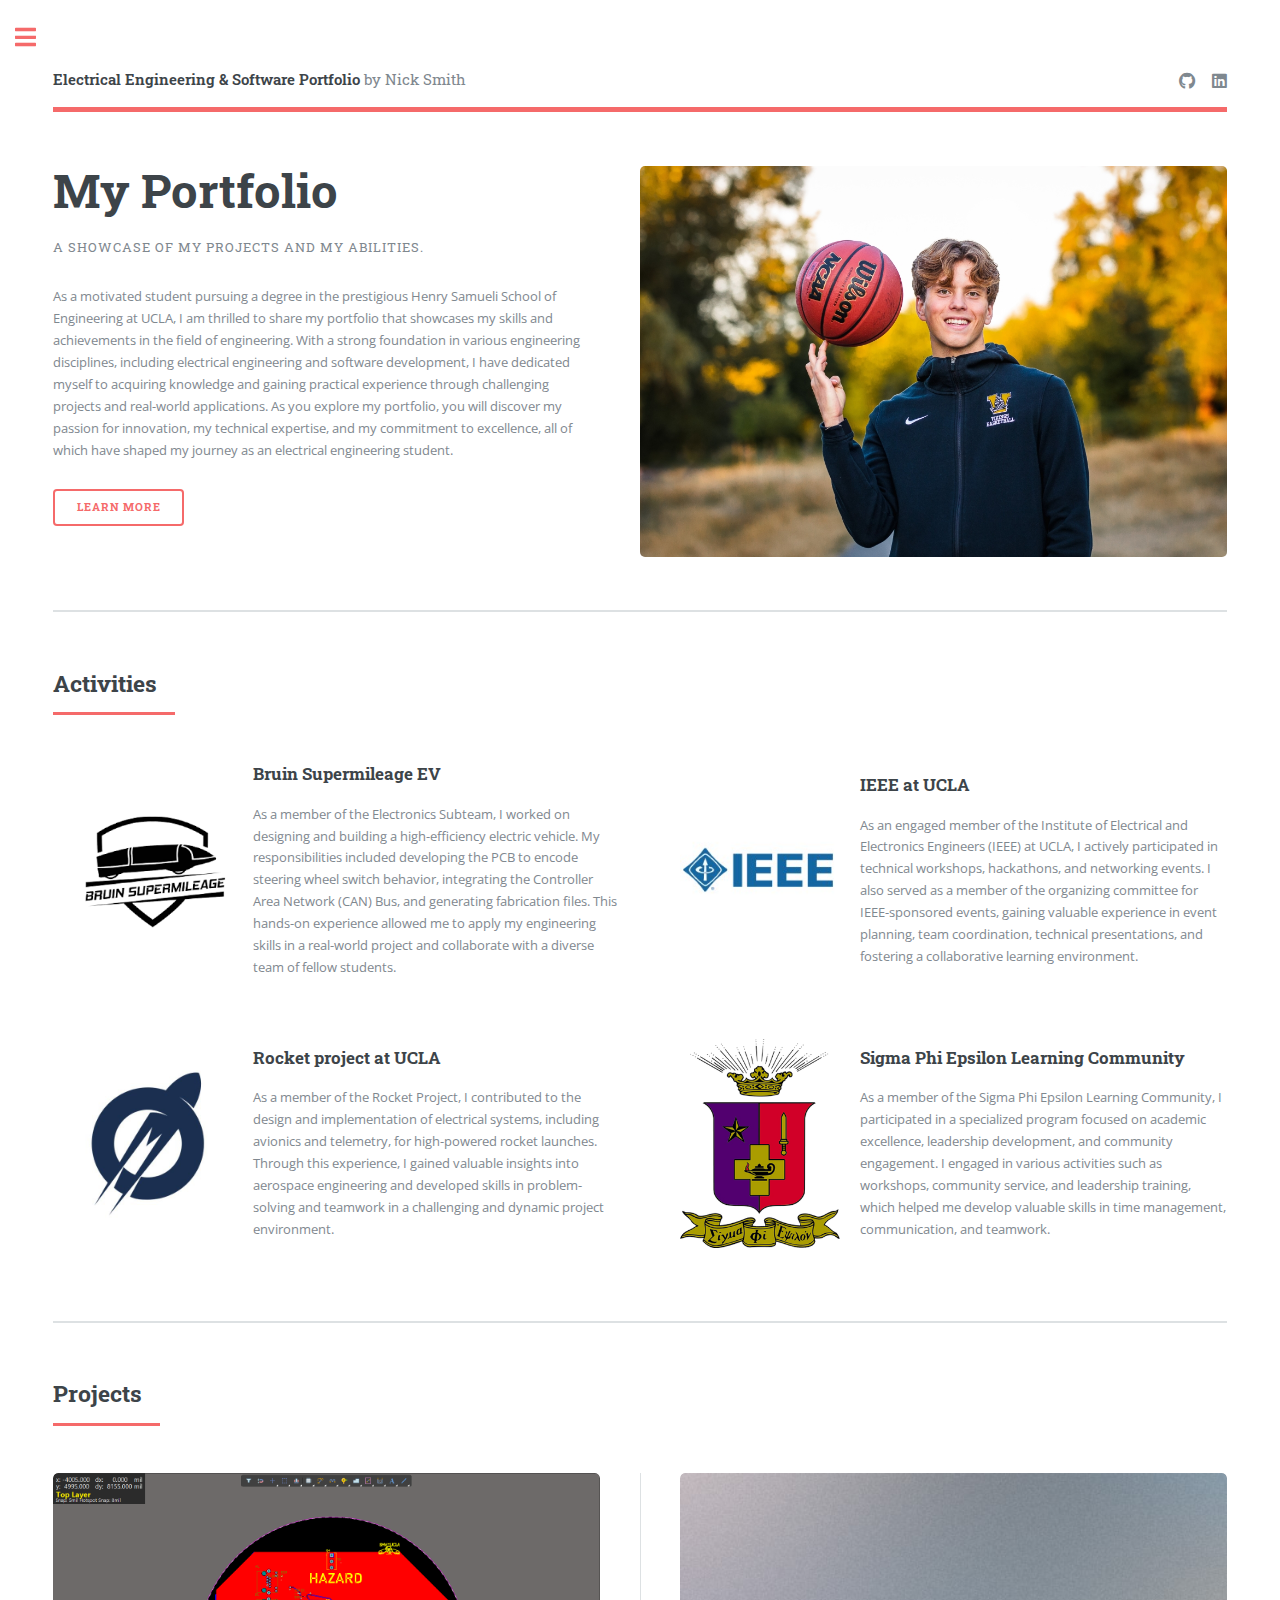
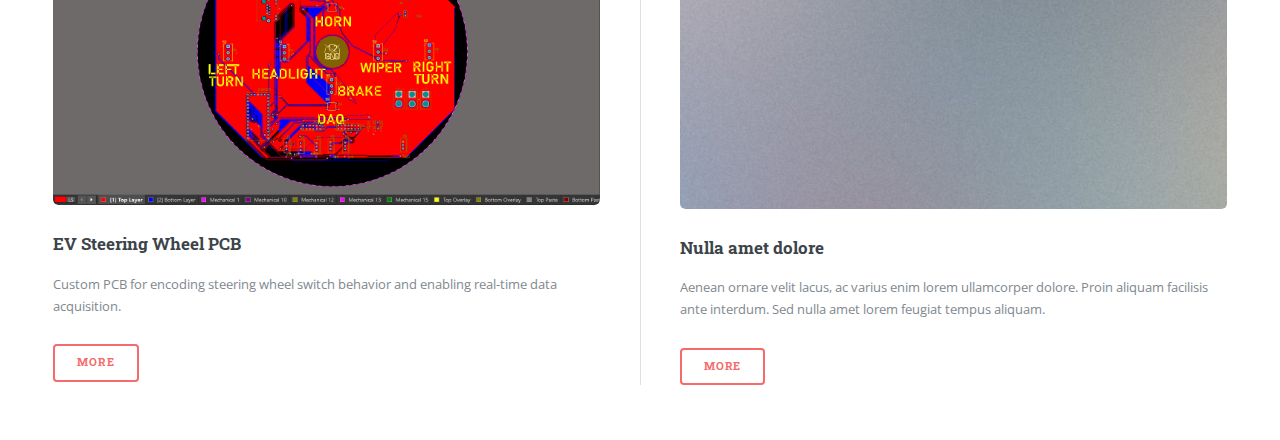
==== commit df07a97c: "Update index.html" ====
--- a/docs/index.html
+++ b/docs/index.html
@@ -50,7 +50,7 @@
 									<div class="features">
 										<article>
 											<span class="image object">
-												<img style="height: 200px; width: 200px;" src="images/SMVEV.png" alt="" class="padding"/>											
+												<img style="height: auto; width: 200px;" src="images/SMVEV.png" alt="" class="padding"/>											
 											</span>
 											<div class="content">
 												<h3>Bruin Supermileage EV</h3>
@@ -59,7 +59,7 @@
 										</article>
 										<article>
 											<span class="image object">
-												<img style="height: 200px; width: 200px;" src="images/IEEE.jpeg" alt="" class="padding"/>
+												<img style="height: auto; width: 200px;" src="images/IEEE.jpeg" alt="" class="padding"/>
 											</span>
 											<div class="content">
 												<h3>IEEE at UCLA</h3>
@@ -68,7 +68,7 @@
 										</article>
 										<article>
 											<span class="image object">
-												<img style="height: 200px; width: 200px;" src="images/Rocket Project.jpg" alt="" class="padding"/>
+												<img style="height: auto; width: 200px;" src="images/Rocket Project.jpg" alt="" class="padding"/>
 											</span>
 											<div class="content">
 												<h3>Rocket project at UCLA</h3>
@@ -77,7 +77,7 @@
 										</article>
 										<article>
 											<span class="image object">
-												<img style="height: 200px; width: 200px;" src="images/SigEpCrest.png" alt="" class="padding"/>
+												<img style="height: auto; width: 200px;" src="images/SigEpCrest.png" alt="" class="padding"/>
 											</span>
 											<div class="content">
 												<h3>Sigma Phi Epsilon Learning Community</h3>
@@ -216,4 +216,4 @@
 			<script src="assets/js/main.js"></script>
 
 	</body>
-</html>+</html>
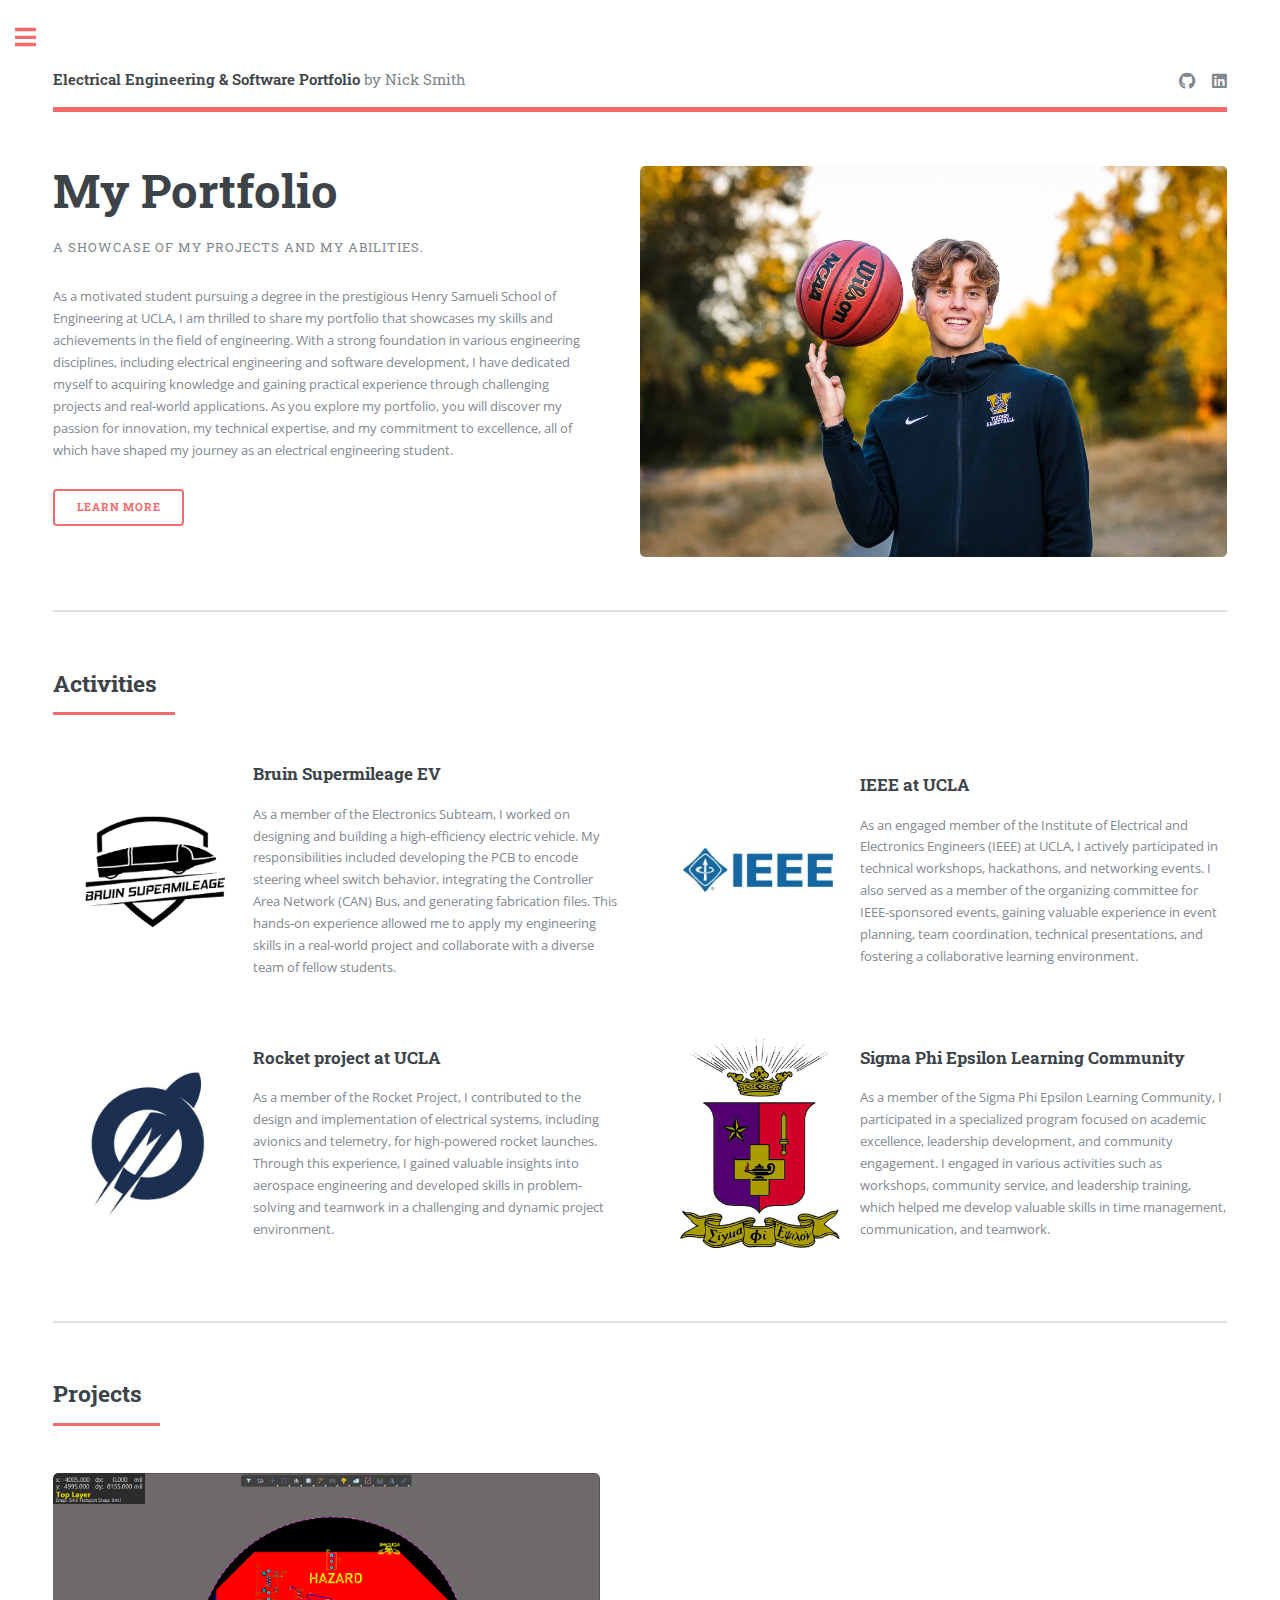
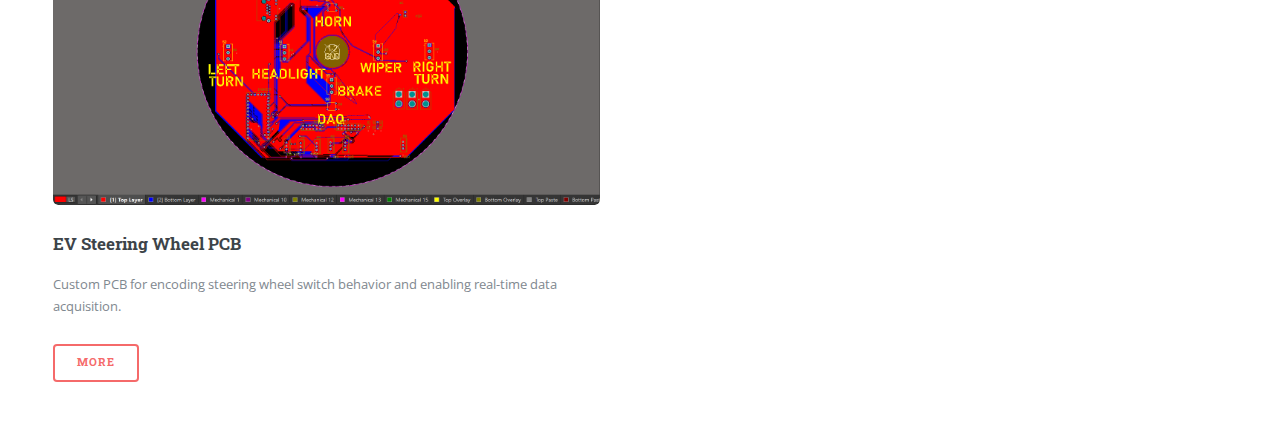
==== commit 41143771: "Update index.html" ====
--- a/docs/index.html
+++ b/docs/index.html
@@ -94,21 +94,21 @@
 									</header>
 									<div class="posts">
 										<article>
-											<a href="#" class="image"><img src="images/Screenshot_20230130_095341.png" alt="" /></a>
+											<a href="smvpcb.html" class="image"><img src="images/Screenshot_20230130_095341.png" alt="" /></a>
 											<h3>EV Steering Wheel PCB</h3>
 											<p>Custom PCB for encoding steering wheel switch behavior and enabling real-time data acquisition.</p>
 											<ul class="actions">
 												<li><a href="smvpcb.html" class="button">More</a></li>
 											</ul>
 										</article>
-										<article>
+										<!-- <article>
 											<a href="#" class="image"><img src="images/pic02.jpg" alt="" /></a>
 											<h3>Nulla amet dolore</h3>
 											<p>Aenean ornare velit lacus, ac varius enim lorem ullamcorper dolore. Proin aliquam facilisis ante interdum. Sed nulla amet lorem feugiat tempus aliquam.</p>
 											<ul class="actions">
 												<li><a href="#" class="button">More</a></li>
 											</ul>
-										</article>
+										</article> -->
 									</div>
 								</section>
 
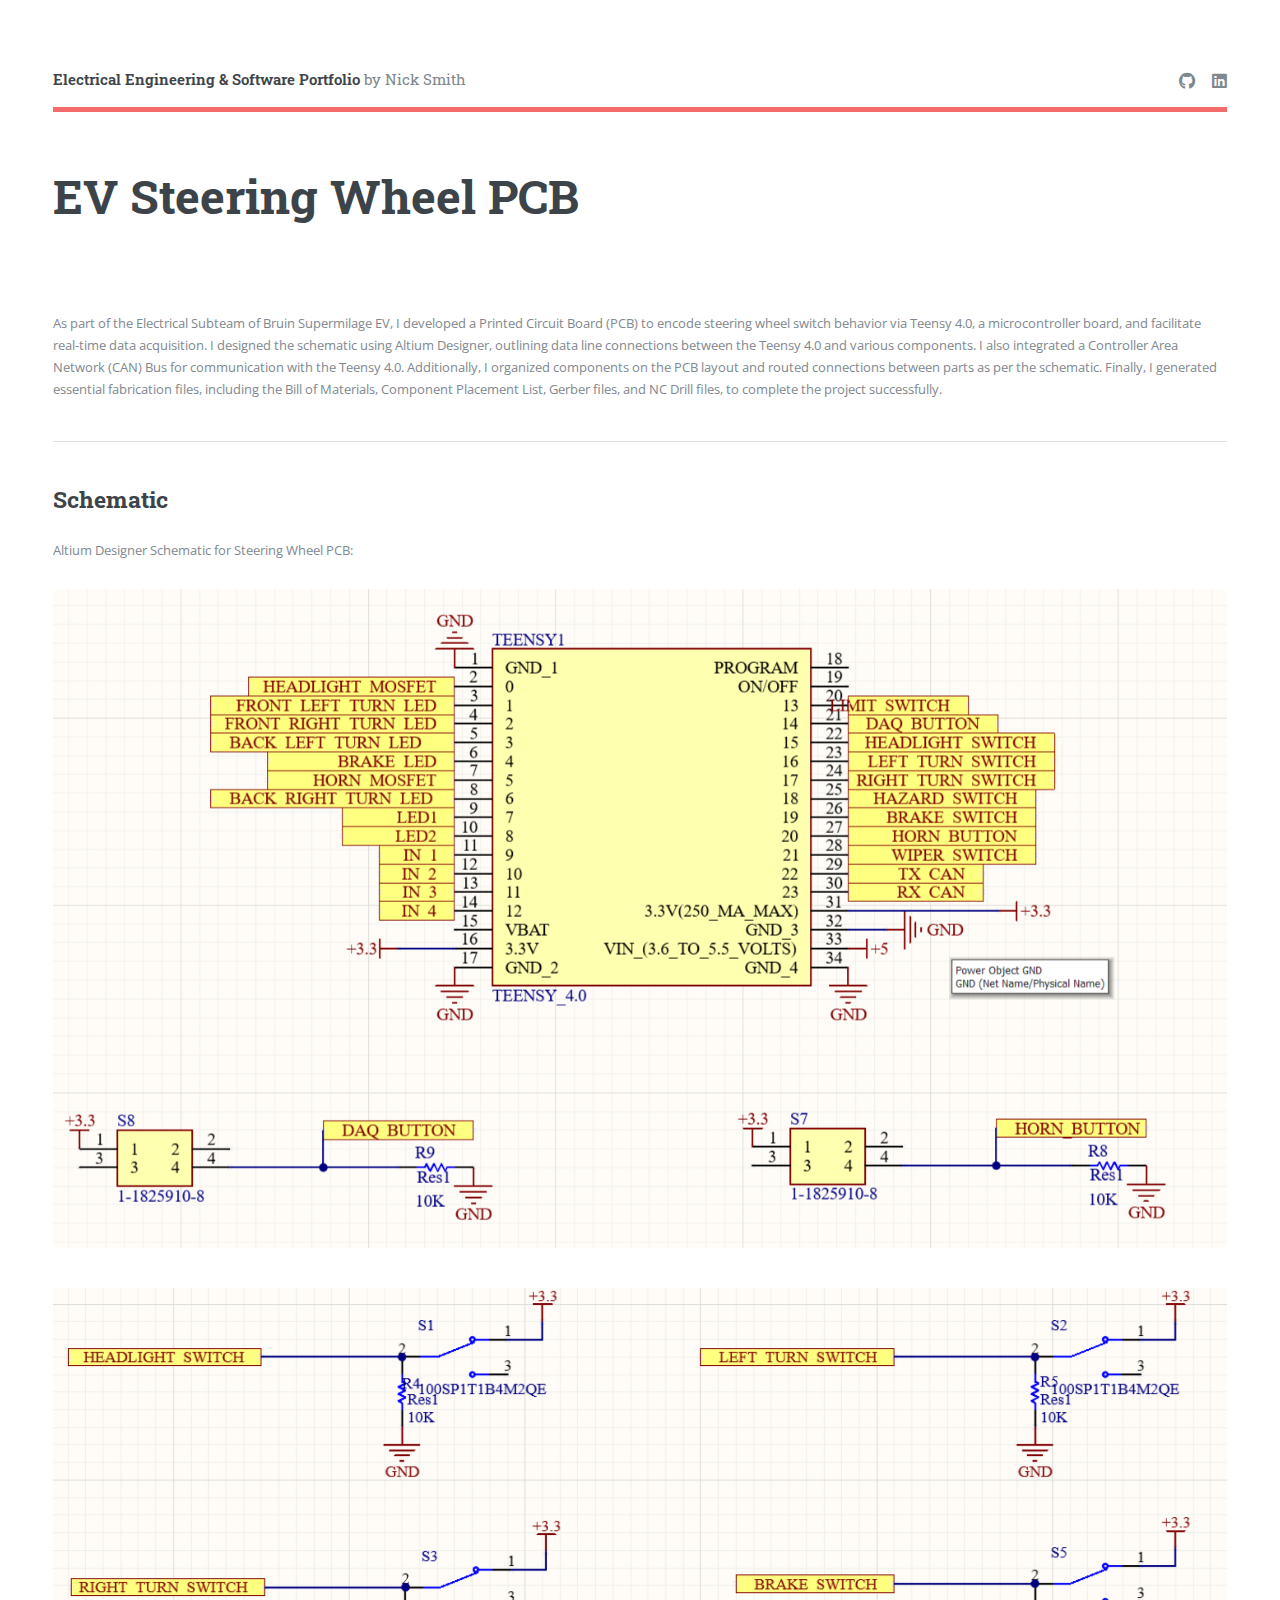
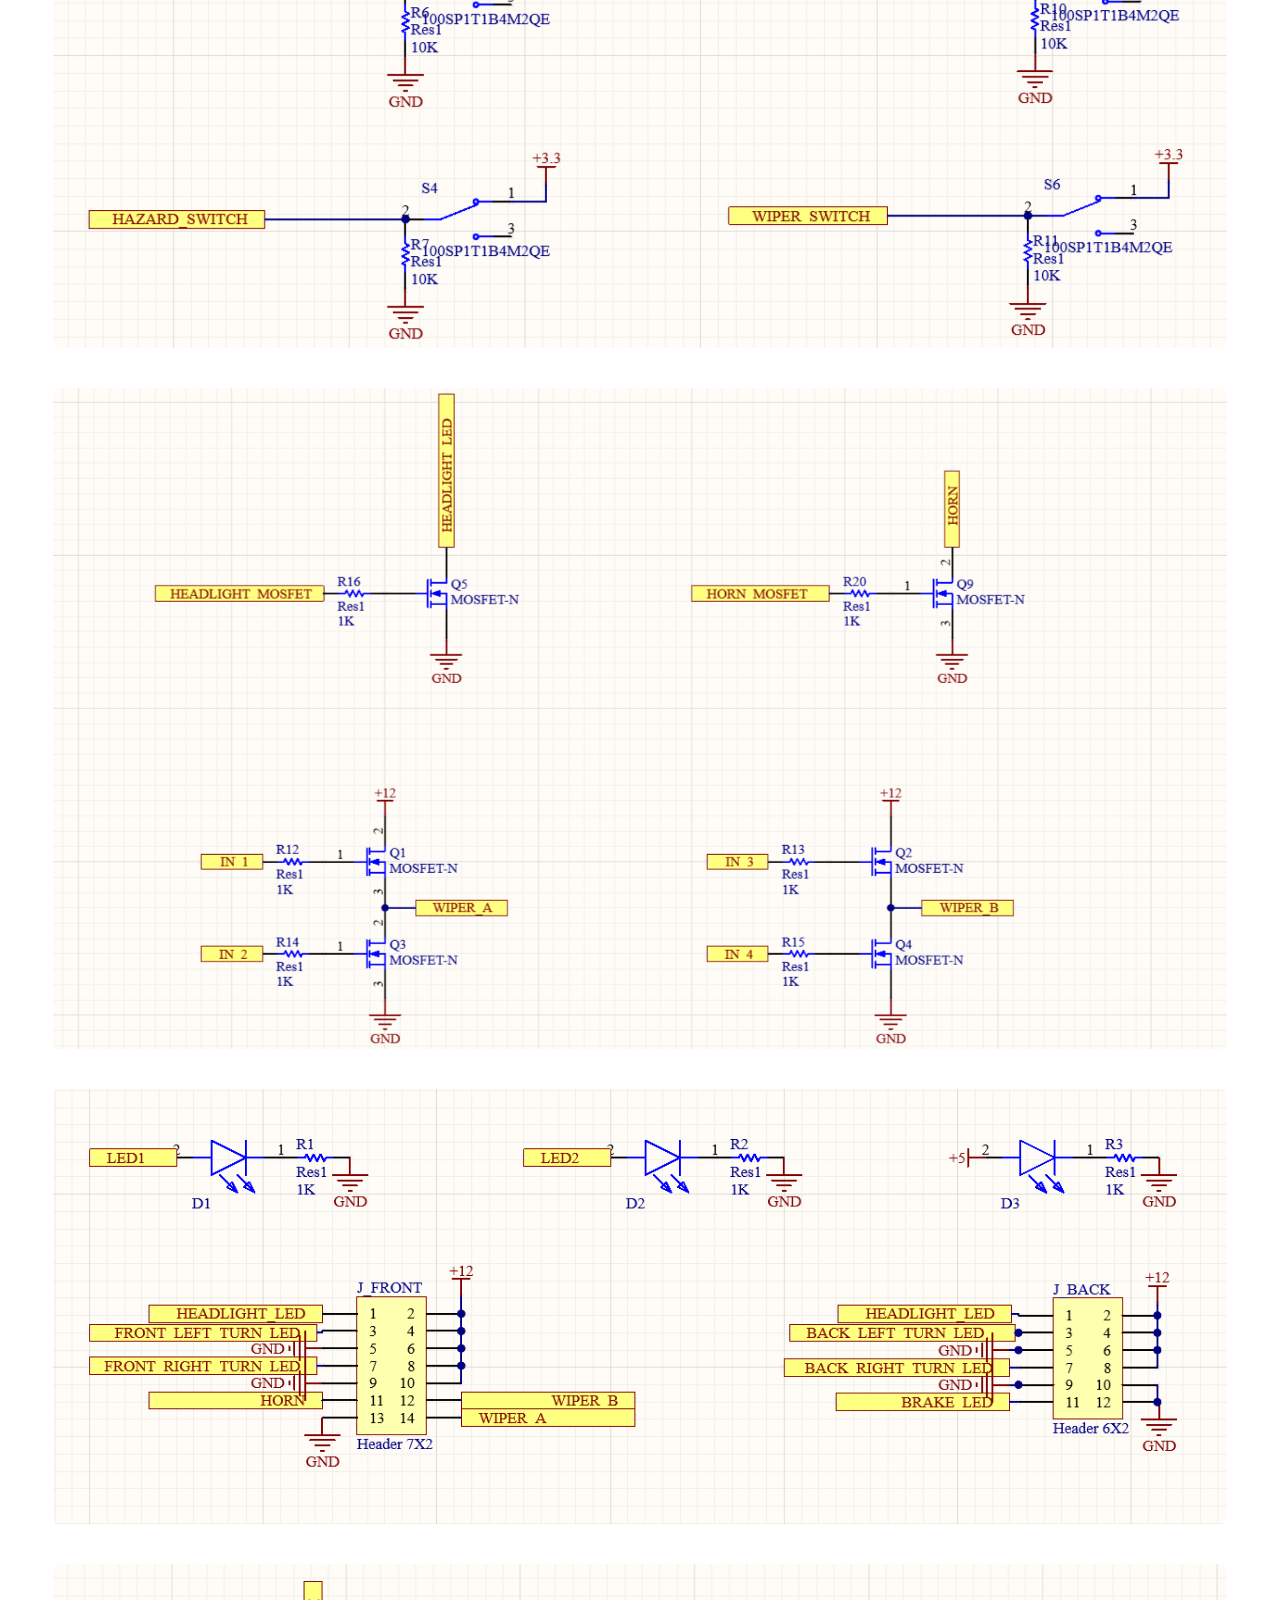
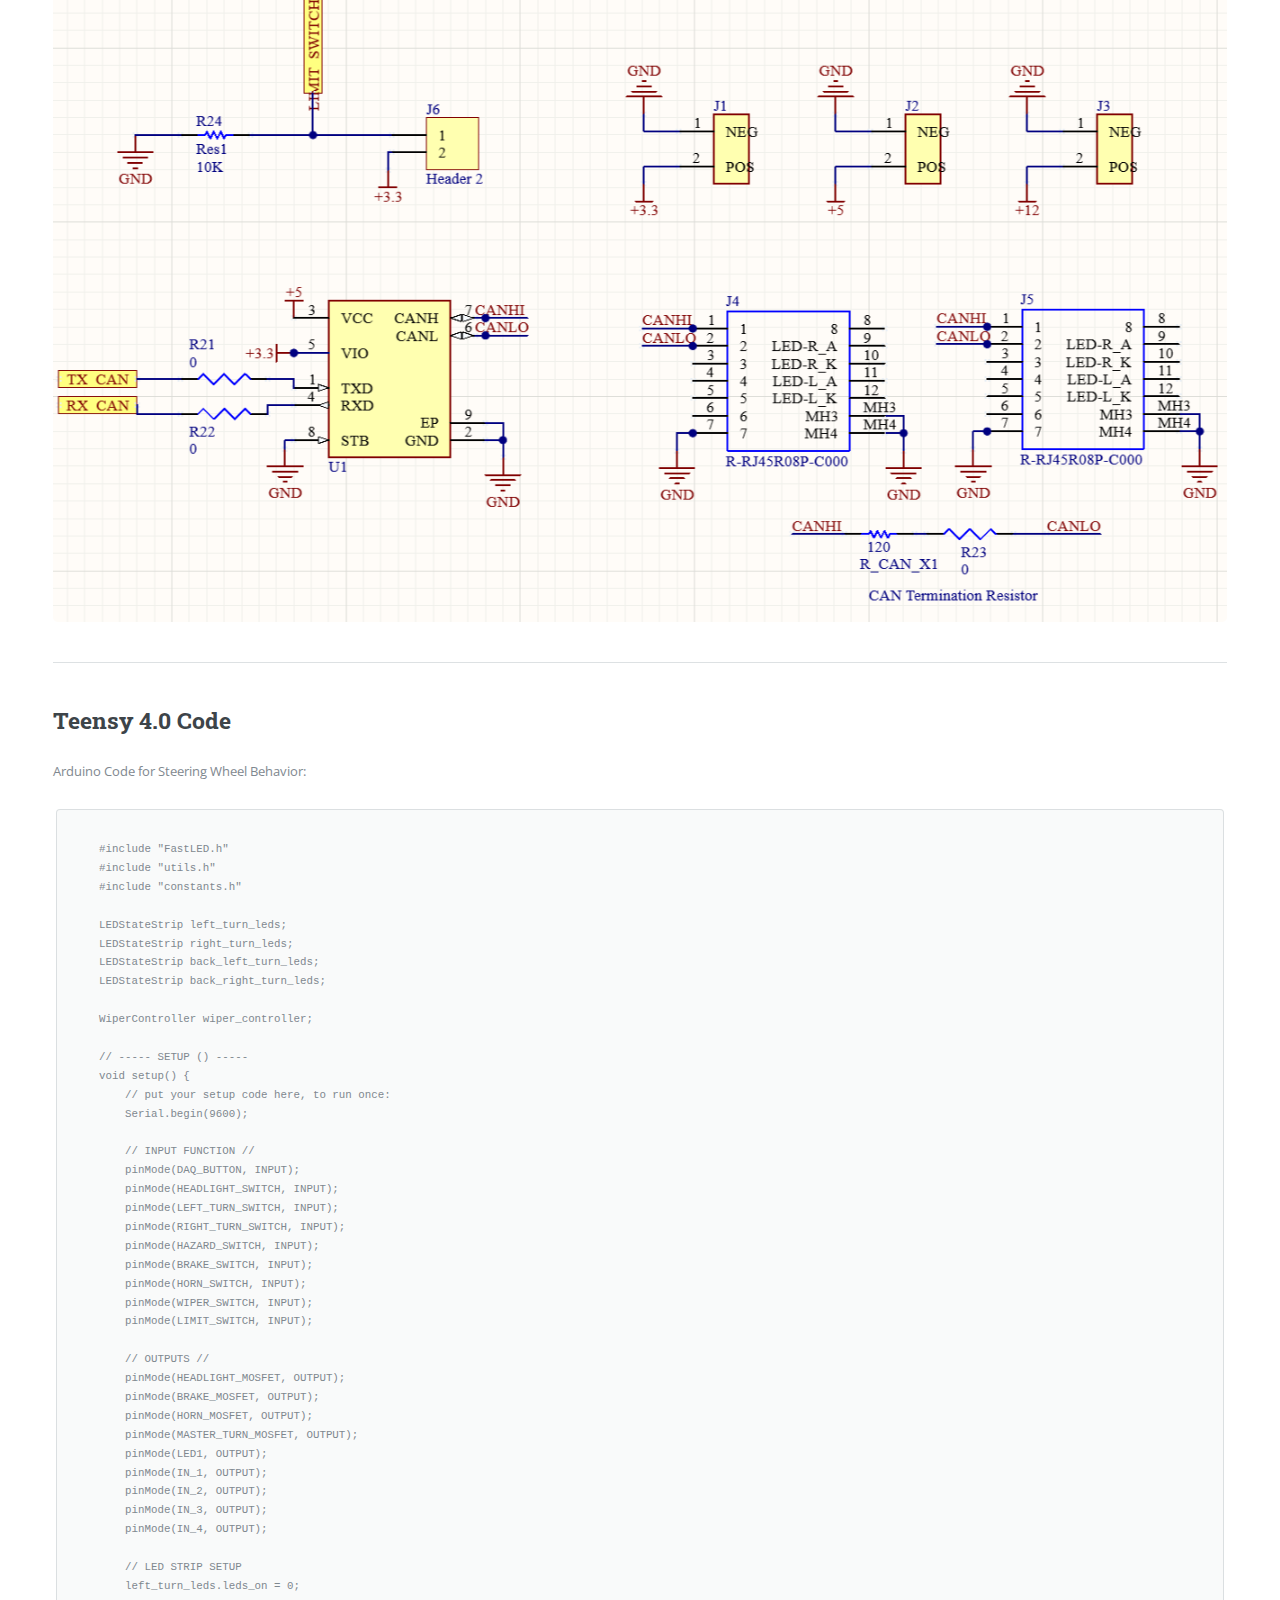
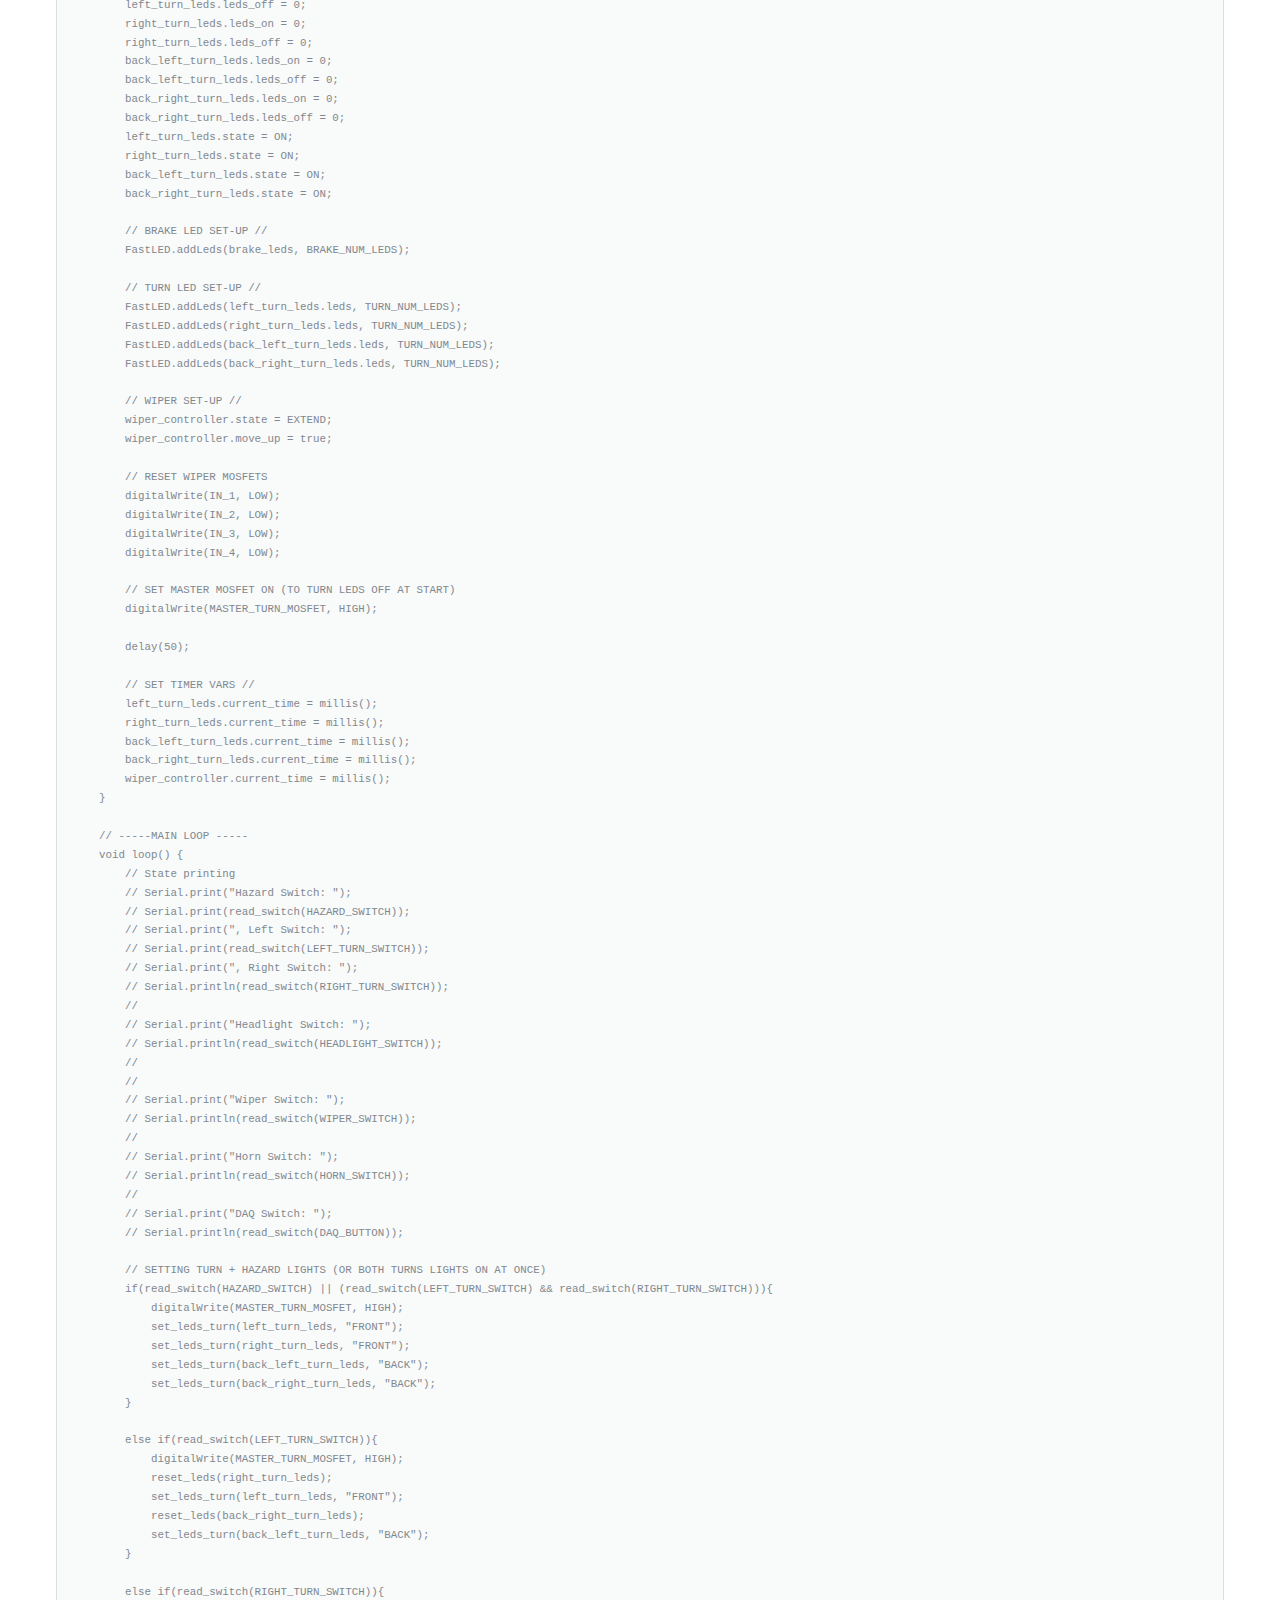
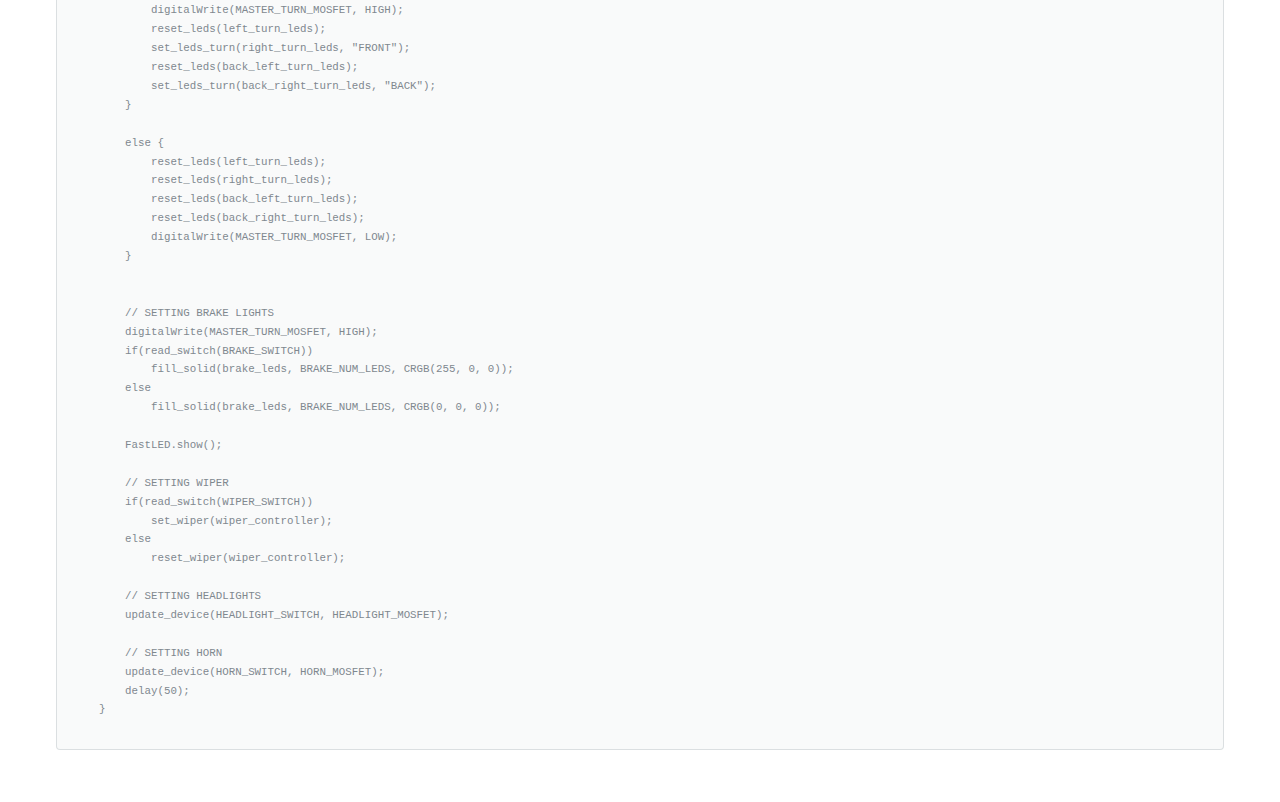
==== commit c08f1b3b: "Add files via upload" ====
--- a/docs/index.html
+++ b/docs/index.html
@@ -17,196 +17,303 @@
 						<div class="inner">
 
 							<!-- Header -->
-								<header id="header">
-									<a href="index.html" class="logo"><strong>Electrical Engineering & Software Portfolio</strong> by Nick Smith</a>
-									<ul class="icons">
-										<li><a href="https://github.com/nickjcsmith" class="icon brands fa-github"><span class="label">GitHub</span></a></li>
-										<li><a href="https://linkedin.com/in/nickjcsmith" class="icon brands fa-linkedin"><span class="label">LinkedIN</span></a></li>
-									</ul>
-								</header>
-
-							<!-- Banner -->
-								<section id="banner">
-									<div class="content">
-										<header>
-											<h1>My Portfolio</h1>									
-											<p>A showcase of my projects and my abilities.</p>
-										</header>
-										<p align="left">As a motivated student pursuing a degree in the prestigious Henry Samueli School of Engineering at UCLA, I am thrilled to share my portfolio that showcases my skills and achievements in the field of engineering. With a strong foundation in various engineering disciplines, including electrical engineering and software development, I have dedicated myself to acquiring knowledge and gaining practical experience through challenging projects and real-world applications. As you explore my portfolio, you will discover my passion for innovation, my technical expertise, and my commitment to excellence, all of which have shaped my journey as an electrical engineering student.</p>
-										<ul class="actions">
-											<li><a href="aboutme.html" class="button big">Learn More</a></li>
-										</ul>
-									</div>
-									<span class="image object">
-										<img src="images/Me v2.jpg" alt="" />
-									</span>
-								</section>
-
-							<!-- Section -->
+                            <header id="header">
+                                <a href="index.html" class="logo"><strong>Electrical Engineering & Software Portfolio</strong> by Nick Smith</a>
+                                <ul class="icons">
+                                    <li><a href="https://github.com/nickjcsmith" class="icon brands fa-github"><span class="label">GitHub</span></a></li>
+                                    <li><a href="https://linkedin.com/in/nickjcsmith" class="icon brands fa-linkedin"><span class="label">LinkedIN</span></a></li>
+                                </ul>
+                            </header>
+
+							<!-- Content -->
 								<section>
-									<header class="major">
-										<h2>Activities</h2>
+									<header class="main">
+										<h1>EV Steering Wheel PCB</h1>
 									</header>
-									<div class="features">
-										<article>
-											<span class="image object">
-												<img style="height: auto; width: 200px;" src="images/SMVEV.png" alt="" class="padding"/>											
-											</span>
-											<div class="content">
-												<h3>Bruin Supermileage EV</h3>
-												<p>As a member of the Electronics Subteam, I worked on designing and building a high-efficiency electric vehicle. My responsibilities included developing the PCB to encode steering wheel switch behavior, integrating the Controller Area Network (CAN) Bus, and generating fabrication files. This hands-on experience allowed me to apply my engineering skills in a real-world project and collaborate with a diverse team of fellow students.</p>
-											</div>
-										</article>
-										<article>
-											<span class="image object">
-												<img style="height: auto; width: 200px;" src="images/IEEE.jpeg" alt="" class="padding"/>
-											</span>
-											<div class="content">
-												<h3>IEEE at UCLA</h3>
-												<p>As an engaged member of the Institute of Electrical and Electronics Engineers (IEEE) at UCLA, I actively participated in technical workshops, hackathons, and networking events. I also served as a member of the organizing committee for IEEE-sponsored events, gaining valuable experience in event planning, team coordination, technical presentations, and fostering a collaborative learning environment.</p>
-											</div>
-										</article>
-										<article>
-											<span class="image object">
-												<img style="height: auto; width: 200px;" src="images/Rocket Project.jpg" alt="" class="padding"/>
-											</span>
-											<div class="content">
-												<h3>Rocket project at UCLA</h3>
-												<p>As a member of the Rocket Project, I contributed to the design and implementation of electrical systems, including avionics and telemetry, for high-powered rocket launches. Through this experience, I gained valuable insights into aerospace engineering and developed skills in problem-solving and teamwork in a challenging and dynamic project environment.</p>
-											</div>
-										</article>
-										<article>
-											<span class="image object">
-												<img style="height: auto; width: 200px;" src="images/SigEpCrest.png" alt="" class="padding"/>
-											</span>
-											<div class="content">
-												<h3>Sigma Phi Epsilon Learning Community</h3>
-												<p>As a member of the Sigma Phi Epsilon Learning Community, I participated in a specialized program focused on academic excellence, leadership development, and community engagement. I engaged in various activities such as workshops, community service, and leadership training, which helped me develop valuable skills in time management, communication, and teamwork.</p>
-											</div>
-										</article>
-									</div>
-								</section>
-
-							<!-- Section -->
-								<section>
-									<header class="major">
-										<h2>Projects</h2>
-									</header>
-									<div class="posts">
-										<article>
-											<a href="smvpcb.html" class="image"><img src="images/Screenshot_20230130_095341.png" alt="" /></a>
-											<h3>EV Steering Wheel PCB</h3>
-											<p>Custom PCB for encoding steering wheel switch behavior and enabling real-time data acquisition.</p>
-											<ul class="actions">
-												<li><a href="smvpcb.html" class="button">More</a></li>
-											</ul>
-										</article>
-										<!-- <article>
-											<a href="#" class="image"><img src="images/pic02.jpg" alt="" /></a>
-											<h3>Nulla amet dolore</h3>
-											<p>Aenean ornare velit lacus, ac varius enim lorem ullamcorper dolore. Proin aliquam facilisis ante interdum. Sed nulla amet lorem feugiat tempus aliquam.</p>
-											<ul class="actions">
-												<li><a href="#" class="button">More</a></li>
-											</ul>
-										</article> -->
-									</div>
+
+									<span class="image main"><img src="images/pcbnew.png" alt="" /></span>
+
+									<p>As part of the Electrical Subteam of Bruin Supermilage EV, I developed a Printed Circuit Board (PCB) to encode steering wheel switch behavior via Teensy 4.0, a microcontroller board, and facilitate real-time data acquisition. I designed the schematic using Altium Designer, outlining data line connections between the Teensy 4.0 and various components. I also integrated a Controller Area Network (CAN) Bus for communication with the Teensy 4.0. Additionally, I organized components on the PCB layout and routed connections between parts as per the schematic. Finally, I generated essential fabrication files, including the Bill of Materials, Component Placement List, Gerber files, and NC Drill files, to complete the project successfully.</p>
+									<!-- <p>Description.</p>
+									<p>Description.</p> -->
+
+                                    <hr class="major" />
+
+									<h2>Schematic</h2>
+									<p>Altium Designer Schematic for Steering Wheel PCB:</p>
+                                    <span class="image main"><img src="images/schematic 1v2.png" alt="" /></span>
+                                    <span class="image main"><img src="images/schematic 2.png" alt="" /></span>
+                                    <span class="image main"><img src="images/schematic 3.png" alt="" /></span>
+                                    <span class="image main"><img src="images/schematic 4.png" alt="" /></span>
+                                    <span class="image main"><img src="images/schematic 5.png" alt="" /></span>
+									<!-- <p>Description.</p> -->
+
+									<hr class="major" />
+    <h2>Teensy 4.0 Code</h2>
+    <p>Arduino Code for Steering Wheel Behavior:</p>
+    <pre><code>
+    #include "FastLED.h"
+    #include "utils.h"
+    #include "constants.h"
+
+    LEDStateStrip left_turn_leds;
+    LEDStateStrip right_turn_leds;
+    LEDStateStrip back_left_turn_leds;
+    LEDStateStrip back_right_turn_leds;
+
+    WiperController wiper_controller;
+
+    // ----- SETUP () -----
+    void setup() {
+        // put your setup code here, to run once:
+        Serial.begin(9600);
+            
+        // INPUT FUNCTION //
+        pinMode(DAQ_BUTTON, INPUT);
+        pinMode(HEADLIGHT_SWITCH, INPUT);
+        pinMode(LEFT_TURN_SWITCH, INPUT);
+        pinMode(RIGHT_TURN_SWITCH, INPUT);
+        pinMode(HAZARD_SWITCH, INPUT);
+        pinMode(BRAKE_SWITCH, INPUT);
+        pinMode(HORN_SWITCH, INPUT);
+        pinMode(WIPER_SWITCH, INPUT);
+        pinMode(LIMIT_SWITCH, INPUT);
+            
+        // OUTPUTS //
+        pinMode(HEADLIGHT_MOSFET, OUTPUT);
+        pinMode(BRAKE_MOSFET, OUTPUT);
+        pinMode(HORN_MOSFET, OUTPUT);
+        pinMode(MASTER_TURN_MOSFET, OUTPUT);
+        pinMode(LED1, OUTPUT);
+        pinMode(IN_1, OUTPUT);
+        pinMode(IN_2, OUTPUT);
+        pinMode(IN_3, OUTPUT);
+        pinMode(IN_4, OUTPUT);
+            
+        // LED STRIP SETUP
+        left_turn_leds.leds_on = 0;
+        left_turn_leds.leds_off = 0;
+        right_turn_leds.leds_on = 0;
+        right_turn_leds.leds_off = 0;
+        back_left_turn_leds.leds_on = 0;
+        back_left_turn_leds.leds_off = 0;
+        back_right_turn_leds.leds_on = 0;
+        back_right_turn_leds.leds_off = 0;
+        left_turn_leds.state = ON;
+        right_turn_leds.state = ON;
+        back_left_turn_leds.state = ON;
+        back_right_turn_leds.state = ON;
+            
+        // BRAKE LED SET-UP //
+        FastLED.addLeds<WS2812, BRAKE_LED_PIN, GRB>(brake_leds, BRAKE_NUM_LEDS);
+            
+        // TURN LED SET-UP //
+        FastLED.addLeds<WS2812, FRONT_LEFT_TURN_LED_PIN, GRB>(left_turn_leds.leds, TURN_NUM_LEDS);
+        FastLED.addLeds<WS2812, FRONT_RIGHT_TURN_LED_PIN, GRB>(right_turn_leds.leds, TURN_NUM_LEDS);
+        FastLED.addLeds<WS2812, BACK_LEFT_TURN_LED_PIN, GRB>(back_left_turn_leds.leds, TURN_NUM_LEDS);
+        FastLED.addLeds<WS2812, BACK_RIGHT_TURN_LED_PIN, GRB>(back_right_turn_leds.leds, TURN_NUM_LEDS);
+            
+        // WIPER SET-UP //
+        wiper_controller.state = EXTEND;
+        wiper_controller.move_up = true;
+            
+        // RESET WIPER MOSFETS
+        digitalWrite(IN_1, LOW);
+        digitalWrite(IN_2, LOW);
+        digitalWrite(IN_3, LOW);
+        digitalWrite(IN_4, LOW);
+        
+        // SET MASTER MOSFET ON (TO TURN LEDS OFF AT START)
+        digitalWrite(MASTER_TURN_MOSFET, HIGH);
+            
+        delay(50);
+            
+        // SET TIMER VARS //
+        left_turn_leds.current_time = millis();
+        right_turn_leds.current_time = millis();
+        back_left_turn_leds.current_time = millis();
+        back_right_turn_leds.current_time = millis();
+        wiper_controller.current_time = millis();
+    }
+
+    // -----MAIN LOOP -----
+    void loop() {
+        // State printing
+        // Serial.print("Hazard Switch: ");
+        // Serial.print(read_switch(HAZARD_SWITCH));
+        // Serial.print(", Left Switch: ");
+        // Serial.print(read_switch(LEFT_TURN_SWITCH));
+        // Serial.print(", Right Switch: ");
+        // Serial.println(read_switch(RIGHT_TURN_SWITCH));
+        //
+        // Serial.print("Headlight Switch: ");
+        // Serial.println(read_switch(HEADLIGHT_SWITCH));
+        //
+        //
+        // Serial.print("Wiper Switch: ");
+        // Serial.println(read_switch(WIPER_SWITCH));
+        //
+        // Serial.print("Horn Switch: ");
+        // Serial.println(read_switch(HORN_SWITCH));
+        //
+        // Serial.print("DAQ Switch: ");
+        // Serial.println(read_switch(DAQ_BUTTON));
+
+        // SETTING TURN + HAZARD LIGHTS (OR BOTH TURNS LIGHTS ON AT ONCE)
+        if(read_switch(HAZARD_SWITCH) || (read_switch(LEFT_TURN_SWITCH) && read_switch(RIGHT_TURN_SWITCH))){
+            digitalWrite(MASTER_TURN_MOSFET, HIGH);
+            set_leds_turn(left_turn_leds, "FRONT");
+            set_leds_turn(right_turn_leds, "FRONT");
+            set_leds_turn(back_left_turn_leds, "BACK");
+            set_leds_turn(back_right_turn_leds, "BACK");
+        }
+        
+        else if(read_switch(LEFT_TURN_SWITCH)){
+            digitalWrite(MASTER_TURN_MOSFET, HIGH);
+            reset_leds(right_turn_leds);
+            set_leds_turn(left_turn_leds, "FRONT");
+            reset_leds(back_right_turn_leds);
+            set_leds_turn(back_left_turn_leds, "BACK");
+        }
+        
+        else if(read_switch(RIGHT_TURN_SWITCH)){
+            digitalWrite(MASTER_TURN_MOSFET, HIGH);
+            reset_leds(left_turn_leds);
+            set_leds_turn(right_turn_leds, "FRONT");
+            reset_leds(back_left_turn_leds);
+            set_leds_turn(back_right_turn_leds, "BACK");
+        }
+        
+        else {
+            reset_leds(left_turn_leds);
+            reset_leds(right_turn_leds);
+            reset_leds(back_left_turn_leds);
+            reset_leds(back_right_turn_leds);
+            digitalWrite(MASTER_TURN_MOSFET, LOW);
+        }
+        
+        
+        // SETTING BRAKE LIGHTS
+        digitalWrite(MASTER_TURN_MOSFET, HIGH);
+        if(read_switch(BRAKE_SWITCH))
+            fill_solid(brake_leds, BRAKE_NUM_LEDS, CRGB(255, 0, 0));
+        else
+            fill_solid(brake_leds, BRAKE_NUM_LEDS, CRGB(0, 0, 0));
+        
+        FastLED.show();
+        
+        // SETTING WIPER
+        if(read_switch(WIPER_SWITCH))
+            set_wiper(wiper_controller);
+        else
+            reset_wiper(wiper_controller);
+        
+        // SETTING HEADLIGHTS
+        update_device(HEADLIGHT_SWITCH, HEADLIGHT_MOSFET);
+        
+        // SETTING HORN
+        update_device(HORN_SWITCH, HORN_MOSFET);
+        delay(50);
+    }
+    </code></pre>
+									<!-- <p>Description.</p> -->
 								</section>
 
 						</div>
 					</div>
 
 				<!-- Sidebar -->
-					<div id="sidebar">
-						<div class="inner">
-
-							<!-- Search -->
-								<!-- <section id="search" class="alt">
-									<form method="post" action="#">
-										<input type="text" name="query" id="query" placeholder="Search" />
-									</form>
-								</section> -->
-
-							<!-- Menu -->
-								<nav id="menu">
-									<header class="major">
-										<h2>Menu</h2>
-									</header>
-									<ul>
-										<li><a href="index.html">Home</a></li>									
-										<li>
-											<span class="opener">Projects</span>
-											<ul>
-												<li><a href="smvpcb.html">EV Steering Wheel PCB</a></li>
-												<!-- <li><a href="#">Ipsum Adipiscing</a></li>
-												<li><a href="#">Tempus Magna</a></li>
-												<li><a href="#">Feugiat Veroeros</a></li> -->
-											</ul>
-										</li>
-										<li><a href="aboutme.html">About Me</a></li>
-										<!-- <li><a href="#">Etiam Dolore</a></li>
-										<li><a href="#">Adipiscing</a></li>
-										<li>
-											<span class="opener">Another Submenu</span>
-											<ul>
-												<li><a href="#">Lorem Dolor</a></li>
-												<li><a href="#">Ipsum Adipiscing</a></li>
-												<li><a href="#">Tempus Magna</a></li>
-												<li><a href="#">Feugiat Veroeros</a></li>
-											</ul>
-										</li>
-										<li><a href="#">Maximus Erat</a></li>
-										<li><a href="#">Sapien Mauris</a></li>
-										<li><a href="#">Amet Lacinia</a></li> -->
-									</ul>
-								</nav>
-
-							<!-- Section -->
-								<!-- <section>
-									<header class="major">
-										<h2>Ante interdum</h2>
-									</header>
-									<div class="mini-posts">
-										<article>
-											<a href="#" class="image"><img src="images/pic07.jpg" alt="" /></a>
-											<p>Aenean ornare velit lacus, ac varius enim lorem ullamcorper dolore aliquam.</p>
-										</article>
-										<article>
-											<a href="#" class="image"><img src="images/pic08.jpg" alt="" /></a>
-											<p>Aenean ornare velit lacus, ac varius enim lorem ullamcorper dolore aliquam.</p>
-										</article>
-										<article>
-											<a href="#" class="image"><img src="images/pic09.jpg" alt="" /></a>
-											<p>Aenean ornare velit lacus, ac varius enim lorem ullamcorper dolore aliquam.</p>
-										</article>
-									</div>
-									<ul class="actions">
-										<li><a href="#" class="button">More</a></li>
-									</ul>
-								</section> -->
-
-							<!-- Section -->
-								<section>
-									<header class="major">
-										<h2>Get in touch</h2>
-									</header>
-									<!-- <p>Desctiption</p> -->
-									<ul class="contact">
-										<li class="icon solid fa-envelope"><a href="#">nick.jc.smith@outlook.com</a></li>
-										<li class="icon solid fa-phone">(425) 628-5993</li>
-										<li class="icon solid fa-home">527 Midvale Avenue #318<br />
-										Los Angeles, CA 90024</li>
-									</ul>
-								</section>
-
-							<!-- Footer -->
-								<!-- <footer id="footer">
-									<p class="copyright">&copy; Nick Smith. All rights reserved.</p>
-								</footer> -->
-
-						</div>
-					</div>
-
-			</div>
+                <!-- <div id="sidebar">
+                    <div class="inner"> -->
+
+                        <!-- Search -->
+                            <!-- <section id="search" class="alt">
+                                <form method="post" action="#">
+                                    <input type="text" name="query" id="query" placeholder="Search" />
+                                </form>
+                            </section> -->
+
+                        <!-- Menu -->
+                            <!-- <nav id="menu">
+                                <header class="major">
+                                    <h2>Menu</h2>
+                                </header>
+                                <ul>
+                                    <li><a href="index.html">Home</a></li>									
+                                    <li>
+                                        <span class="opener">Projects</span>
+                                        <ul>
+                                            <li><a href="smvpcb.html">EV Steering Wheel PCB</a></li> -->
+                                            <!-- <li><a href="#">Ipsum Adipiscing</a></li>
+                                            <li><a href="#">Tempus Magna</a></li>
+                                            <li><a href="#">Feugiat Veroeros</a></li> -->
+                                        <!-- </ul>
+                                    </li>
+                                    <li><a href="aboutme.html">About Me</a></li> -->
+                                    <!-- <li><a href="#">Etiam Dolore</a></li>
+                                    <li><a href="#">Adipiscing</a></li>
+                                    <li>
+                                        <span class="opener">Another Submenu</span>
+                                        <ul>
+                                            <li><a href="#">Lorem Dolor</a></li>
+                                            <li><a href="#">Ipsum Adipiscing</a></li>
+                                            <li><a href="#">Tempus Magna</a></li>
+                                            <li><a href="#">Feugiat Veroeros</a></li>
+                                        </ul>
+                                    </li>
+                                    <li><a href="#">Maximus Erat</a></li>
+                                    <li><a href="#">Sapien Mauris</a></li>
+                                    <li><a href="#">Amet Lacinia</a></li> -->
+                                <!-- </ul>
+                            </nav> -->
+
+                        <!-- Section -->
+                            <!-- <section>
+                                <header class="major">
+                                    <h2>Ante interdum</h2>
+                                </header>
+                                <div class="mini-posts">
+                                    <article>
+                                        <a href="#" class="image"><img src="images/pic07.jpg" alt="" /></a>
+                                        <p>Aenean ornare velit lacus, ac varius enim lorem ullamcorper dolore aliquam.</p>
+                                    </article>
+                                    <article>
+                                        <a href="#" class="image"><img src="images/pic08.jpg" alt="" /></a>
+                                        <p>Aenean ornare velit lacus, ac varius enim lorem ullamcorper dolore aliquam.</p>
+                                    </article>
+                                    <article>
+                                        <a href="#" class="image"><img src="images/pic09.jpg" alt="" /></a>
+                                        <p>Aenean ornare velit lacus, ac varius enim lorem ullamcorper dolore aliquam.</p>
+                                    </article>
+                                </div>
+                                <ul class="actions">
+                                    <li><a href="#" class="button">More</a></li>
+                                </ul>
+                            </section> -->
+
+                        <!-- Section -->
+                            <!-- <section>
+                                <header class="major">
+                                    <h2>Get in touch</h2>
+                                </header> -->
+                                <!-- <p>Desctiption</p> -->
+                                <!-- <ul class="contact">
+                                    <li class="icon solid fa-envelope"><a href="#">nick.jc.smith@outlook.com</a></li>
+                                    <li class="icon solid fa-phone">(425) 628-5993</li>
+                                    <li class="icon solid fa-home">527 Midvale Avenue #318<br />
+                                    Los Angeles, CA 90024</li>
+                                </ul>
+                            </section> -->
+
+                        <!-- Footer -->
+                            <!-- <footer id="footer">
+                                <p class="copyright">&copy; Nick Smith. All rights reserved.</p>
+                            </footer> -->
+
+                    <!-- </div>
+                </div> -->
+
+        </div>
 
 		<!-- Scripts -->
 			<script src="assets/js/jquery.min.js"></script>
@@ -216,4 +323,4 @@
 			<script src="assets/js/main.js"></script>
 
 	</body>
-</html>
+</html>